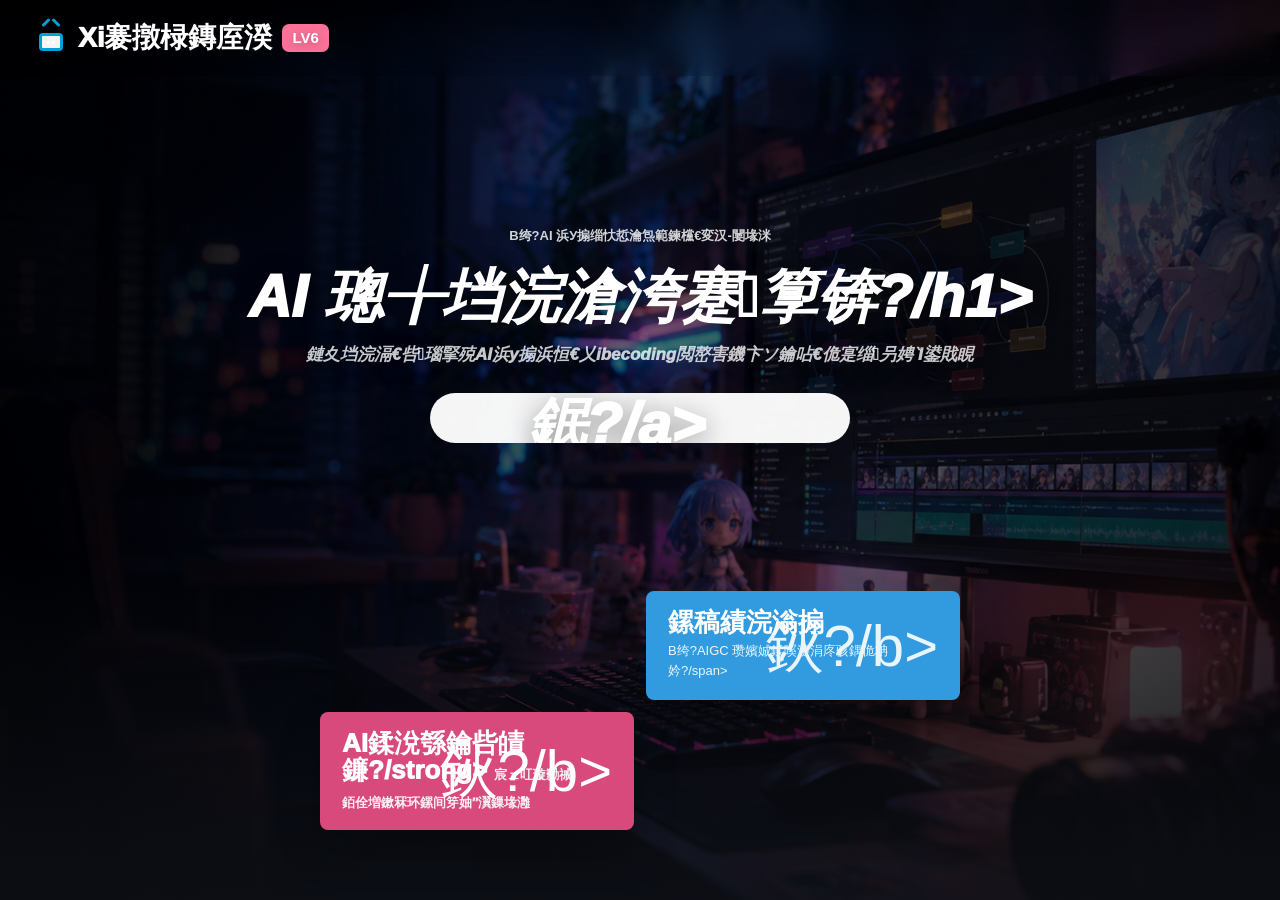
==== index.html @ 8aa00d42 "Deploy portfolio site to GitHub Pages" ====
﻿<!doctype html>
<html lang="zh-CN">
<head>
  <meta charset="utf-8">
  <meta name="viewport" content="width=device-width, initial-scale=1">
  <title>AI 浜у搧缁忕悊浣滃搧闆?| Xi褰撴椂鏄庢湀</title>
  <link rel="stylesheet" href="assets/styles.css">
</head>
<body class="home-page">
  <header class="site-header">
    <a class="brand" href="index.html" aria-label="鍥炲埌棣栭〉">
      <span class="brand-mark bili-tv-mini" aria-hidden="true"><span></span></span>
      <span>Xi褰撴椂鏄庢湀</span>
      <span class="brand-level">LV6</span>
    </a>
    <button class="nav-toggle" type="button" aria-expanded="false" aria-controls="site-nav">鈽?/button>
    <nav id="site-nav" class="site-nav">
      <a class="active" href="index.html">棣栭〉</a>
      <a href="projects.html">椤圭洰</a>
      <a href="about.html">鍏充簬鎴?/a>
      <span class="nav-search">鎼滅储瑙嗛銆佸姩鎬?/span>
    </nav>
  </header>

  <main>
    <section class="home-hero">
      <div class="hero-media" aria-hidden="true">
        <img src="assets/hero-creator-bg.png" alt="">
      </div>
      <div class="danmaku-layer" aria-hidden="true">
        <span style="--top: 8%; --delay: 0s; --speed: 17s;">bilibili骞叉澂锛?/span>
        <span style="--top: 12%; --delay: -5s; --speed: 21s;">鏃犻檺杩涙锛?/span>
        <span style="--top: 16%; --delay: -10s; --speed: 19s;">鎺ffer~</span>
        <span style="--top: 20%; --delay: -15s; --speed: 23s;">姹傚綍鐢▇</span>
        <span style="--top: 24%; --delay: -3s; --speed: 20s;">鍏ㄤ綋鐩厜鍚戞垜鐪嬮綈锛佺湅鎴戯紒鐪嬫垜锛侊紒锛?/span>
        <span style="--top: 28%; --delay: -8s; --speed: 25s;">鍓嶆柟楂樿兘锛欰I浜у搧娲炲療宸插姞杞?/span>
        <span style="--top: 32%; --delay: -13s; --speed: 22s;">涓€閿笁杩炰綔鍝侀泦</span>
        <span style="--top: 36%; --delay: -18s; --speed: 26s;">bilibili骞叉澂锛?/span>
        <span style="--top: 40%; --delay: -2s; --speed: 18s;">鏃犻檺杩涙锛?/span>
        <span style="--top: 44%; --delay: -7s; --speed: 24s;">鎺ffer~</span>
        <span style="--top: 48%; --delay: -12s; --speed: 20s;">姹傚綍鐢▇</span>
        <span style="--top: 52%; --delay: -17s; --speed: 27s;">鍏ㄤ綋鐩厜鍚戞垜鐪嬮綈锛佺湅鎴戯紒鐪嬫垜锛侊紒锛?/span>
        <span style="--top: 56%; --delay: -22s; --speed: 23s;">鍓嶆柟楂樿兘锛欰I浜у搧娲炲療宸插姞杞?/span>
        <span style="--top: 60%; --delay: -4s; --speed: 19s;">涓€閿笁杩炰綔鍝侀泦</span>
        <span style="--top: 64%; --delay: -9s; --speed: 28s;">bilibili骞叉澂锛?/span>
        <span style="--top: 68%; --delay: -14s; --speed: 21s;">鏃犻檺杩涙锛?/span>
        <span style="--top: 72%; --delay: -19s; --speed: 25s;">鎺ffer~</span>
        <span style="--top: 76%; --delay: -24s; --speed: 22s;">姹傚綍鐢▇</span>
        <span style="--top: 80%; --delay: -6s; --speed: 29s;">鍏ㄤ綋鐩厜鍚戞垜鐪嬮綈锛佺湅鎴戯紒鐪嬫垜锛侊紒锛?/span>
        <span style="--top: 84%; --delay: -11s; --speed: 24s;">涓€閿笁杩炰綔鍝侀泦</span>
        <span style="--top: 18%; --delay: -26s; --speed: 31s;">bilibili骞叉澂锛?/span>
        <span style="--top: 34%; --delay: -28s; --speed: 30s;">姹傚綍鐢▇</span>
        <span style="--top: 58%; --delay: -30s; --speed: 32s;">鎺ffer~</span>
        <span style="--top: 82%; --delay: -32s; --speed: 33s;">鏃犻檺杩涙锛?/span>
      </div>
      <aside class="creator-panel bili-profile-card" aria-label="B绔欏垱浣滆€呬俊鎭崱">
        <div class="profile-avatar-wrap">
          <img src="https://i0.hdslb.com/bfs/face/666c9650cc53e5d75ecbccb346e332d8e1f030dd.jpg@128w_128h_1c_1s.webp" alt="Xi褰撴椂鏄庢湀 B绔欏ご鍍?>
          <span class="avatar-vip">澶?/span>
        </div>
        <div>
          <div class="profile-name-row">
            <strong>Xi褰撴椂鏄庢湀</strong>
            <span class="level-badge">LV6</span>
            <span class="vip-badge">骞村害澶т細鍛?/span>
          </div>
          <p class="profile-sign">鍘绘嫰鏁戜笘鐣屼簡</p>
          <p class="profile-proof">浠ｈ〃浣?246.9涓囨挱鏀?/ 绱鍏紑瑙嗛鎾斁 255涓?</p>
        </div>
      </aside>
      <div class="hero-copy recruit-copy">
        <p class="eyebrow">B绔?AI 浜у搧缁忕悊瀹炰範鍊欓€変汉-闄堟洣</p>
        <h1>AI 璁╁垱浣滄洿蹇箰锛?/h1>
        <p class="hero-summary">
          鏈夊垱浣滆€呰瑙掔殑AI浜у搧浜恒€乂ibecoding閲嶅害鐖卞ソ鑰呫€佹寔缁叧娉ˋI鍙戝睍
        </p>
        <div class="hero-search" aria-label="浣滃搧闆嗗揩鎹锋悳绱?>
          <span>鎼滅储椤圭洰 / 鏁版嵁鎶ュ憡 / AI宸ュ叿璋冪爺</span>
          <a href="projects.html" aria-label="鏌ョ湅鍏ㄩ儴椤圭洰">鈱?/a>
        </div>
      </div>
      <div class="recruit-entry-panel" aria-label="鏍稿績浣滃搧鍏ュ彛">
        <a class="recruit-entry blue" href="projects.html">
          <strong>鏍稿績浣滃搧</strong>
          <span>B绔?AIGC 瓒嬪娍鍒嗘瀽涓庝骇鍝佹柟妗?/span>
          <b>鈥?/b>
        </a>
        <a class="recruit-entry pink" href="ai-creator-workflow.html">
          <strong>AI鍒涗綔鑰呰皟鐮?/strong>
          <span>宸ュ叿璇勬祴銆佺増鏉冧环鏍间笌妯″瀷鏁堟灉</span>
          <b>鈥?/b>
        </a>
      </div>
    </section>

  </main>

  <script src="assets/main.js"></script>
</body>
</html>
---- assets/styles.css ----
:root {
  --bg: #f6f9fc;
  --surface: #ffffff;
  --surface-soft: #eef7fb;
  --ink: #13243a;
  --muted: #5c6b7a;
  --line: #d7e5ef;
  --blue: #00a1d6;
  --blue-dark: #087fb4;
  --pink: #fb7299;
  --green: #22b07d;
  --shadow: 0 18px 45px rgba(24, 70, 98, 0.12);
  --radius: 8px;
}

* {
  box-sizing: border-box;
}

body {
  margin: 0;
  color: var(--ink);
  background: var(--bg);
  font-family: -apple-system, BlinkMacSystemFont, "Segoe UI", "Microsoft YaHei", sans-serif;
  line-height: 1.6;
}

img {
  display: block;
  max-width: 100%;
}

a {
  color: inherit;
  text-decoration: none;
}


.site-header {
  position: sticky;
  top: 0;
  z-index: 10;
  display: flex;
  align-items: center;
  justify-content: space-between;
  min-height: 76px;
  padding: 0 42px;
  background: rgba(255, 255, 255, 0.96);
  border-bottom: 1px solid rgba(215, 229, 239, 0.92);
  backdrop-filter: blur(14px);
  box-shadow: 0 8px 28px rgba(19, 36, 58, 0.05);
}

.brand {
  display: inline-flex;
  align-items: center;
  gap: 12px;
  font-weight: 900;
  color: #0b1533;
  font-size: 26px;
}

.brand-level {
  display: inline-flex;
  align-items: center;
  justify-content: center;
  height: 23px;
  padding: 0 8px;
  border-radius: 6px;
  color: #fff;
  background: var(--pink);
  font-size: 14px;
  font-weight: 900;
}

.brand-mark {
  display: grid;
  place-items: center;
  width: 40px;
  height: 40px;
}

.bili-tv-mini {
  position: relative;
  border-radius: 0;
  background: transparent;
  box-shadow: none;
}

.bili-tv-mini::before,
.bili-tv-mini::after {
  content: "";
  position: absolute;
  top: 2px;
  width: 12px;
  height: 4px;
  border-radius: 999px;
  background: var(--blue);
}

.bili-tv-mini::before {
  left: 8px;
  transform: rotate(-45deg);
}

.bili-tv-mini::after {
  right: 8px;
  transform: rotate(45deg);
}

.bili-tv-mini span {
  width: 34px;
  height: 27px;
  margin-top: 7px;
  border: 4px solid var(--blue);
  border-radius: 8px;
  position: relative;
  background: #f9fdff;
}

.bili-tv-mini span::before,
.bili-tv-mini span::after {
  content: "";
  position: absolute;
  top: 8px;
  width: 4px;
  height: 4px;
  border-radius: 50%;
  background: var(--blue);
}

.bili-tv-mini span::before { left: 7px; }
.bili-tv-mini span::after { right: 7px; }

.site-nav {
  display: flex;
  align-items: center;
  gap: 20px;
}

.site-nav a {
  position: relative;
  padding: 10px 8px;
  border-radius: 8px;
  color: #17233c;
  font-size: 16px;
  font-weight: 900;
}

.site-nav a:hover,
.site-nav a.active {
  color: var(--blue);
  background: transparent;
}

.site-nav a.active::after {
  content: "";
  position: absolute;
  left: 8px;
  right: 8px;
  bottom: -9px;
  height: 4px;
  border-radius: 999px;
  background: var(--blue);
}

.nav-search {
  display: inline-flex;
  align-items: center;
  min-width: 168px;
  height: 40px;
  padding: 0 42px 0 18px;
  border: 1px solid #dbe7f2;
  border-radius: 999px;
  color: #a0afc1;
  background: #fff;
  font-size: 13px;
  font-weight: 800;
  position: relative;
}

.nav-search::after {
  content: "";
  position: absolute;
  right: 17px;
  width: 13px;
  height: 13px;
  border: 2px solid #aab7c7;
  border-radius: 50%;
}

.nav-search::before {
  content: "";
  position: absolute;
  right: 13px;
  width: 8px;
  height: 2px;
  background: #aab7c7;
  transform: rotate(45deg) translate(9px, 5px);
  border-radius: 999px;
}

.nav-toggle {
  display: none;
  border: 1px solid var(--line);
  border-radius: 8px;
  background: #fff;
  color: var(--ink);
  width: 40px;
  height: 40px;
  font-size: 20px;
}

.home-hero {
  position: relative;
  min-height: calc(100vh - 76px);
  display: grid;
  align-items: end;
  padding: 72px 56px 172px;
  overflow: hidden;
  background:
    radial-gradient(circle at 4% 13%, rgba(0, 161, 214, 0.18), transparent 17%),
    radial-gradient(circle at 88% 8%, rgba(251, 114, 153, 0.2), transparent 18%),
    linear-gradient(135deg, #eef9ff 0%, #f7fbff 42%, #fff1f7 100%);
}

.home-hero::before {
  content: "";
  position: absolute;
  inset: auto -8% -85px -8%;
  height: 190px;
  background: linear-gradient(135deg, rgba(0, 161, 214, 0.62), rgba(251, 114, 153, 0.62));
  border-radius: 55% 45% 0 0 / 68% 78% 0 0;
  opacity: 0.78;
}

.home-hero::after {
  content: "";
  position: absolute;
  inset: auto -12% -145px 18%;
  height: 200px;
  background: rgba(255, 255, 255, 0.7);
  border-radius: 50% 50% 0 0 / 70% 75% 0 0;
}

.hero-media {
  position: absolute;
  inset: 0;
}

.hero-media::after {
  content: "";
  position: absolute;
  inset: 0;
  background:
    linear-gradient(90deg, rgba(241, 250, 255, 0.98) 0%, rgba(241, 250, 255, 0.88) 35%, rgba(246, 244, 255, 0.55) 58%, rgba(255, 239, 247, 0.88) 100%),
    radial-gradient(circle at 82% 20%, rgba(251, 114, 153, 0.28), transparent 24%),
    radial-gradient(circle at 20% 72%, rgba(0, 161, 214, 0.24), transparent 28%);
}

.hero-media img {
  position: absolute;
  right: 9%;
  top: 0;
  width: 58%;
  height: 100%;
  object-fit: cover;
  object-position: center;
  opacity: 0.46;
  filter: saturate(0.9) contrast(0.92);
  mix-blend-mode: multiply;
}

.hero-copy {
  position: relative;
  z-index: 2;
  max-width: 760px;
  color: #071533;
}

.eyebrow {
  margin: 0 0 10px;
  color: var(--blue);
  font-size: 13px;
  font-weight: 900;
  letter-spacing: 0;
  text-transform: uppercase;
}

.hero-copy .eyebrow {
  color: var(--blue);
}

h1,
h2,
h3,
p {
  overflow-wrap: anywhere;
}

h1 {
  margin: 0;
  font-size: clamp(46px, 5vw, 76px);
  line-height: 1.08;
  letter-spacing: 0;
}

.accent-pink { color: var(--pink); }
.accent-blue { color: var(--blue); }

h2 {
  margin: 0;
  font-size: clamp(26px, 3vw, 42px);
  line-height: 1.18;
  letter-spacing: 0;
}

h3 {
  margin: 0;
  font-size: 20px;
  line-height: 1.3;
  letter-spacing: 0;
}

.hero-summary {
  max-width: 690px;
  margin: 24px 0 0;
  color: #3b4b63;
  font-size: 17px;
}

.hero-actions,
.button-row,
.card-actions {
  display: flex;
  flex-wrap: wrap;
  gap: 14px;
}

.hero-actions {
  margin-top: 28px;
}

.button {
  display: inline-flex;
  align-items: center;
  justify-content: center;
  gap: 9px;
  min-height: 50px;
  padding: 12px 24px;
  border-radius: 10px;
  border: 1px solid var(--line);
  font-weight: 900;
  font-size: 15px;
}

.button-icon {
  display: inline-grid;
  place-items: center;
  width: 23px;
  height: 23px;
  border-radius: 7px;
  background: rgba(255, 255, 255, 0.18);
}

.button.primary {
  color: #fff;
  border-color: var(--blue);
  background: var(--blue);
  box-shadow: 0 12px 28px rgba(0, 161, 214, 0.28);
}

.button.primary:hover {
  background: var(--blue-dark);
}

.button.ghost {
  color: #24344c;
  background: rgba(255, 255, 255, 0.94);
  box-shadow: 0 10px 24px rgba(31, 70, 100, 0.12);
}

.home-hero .button.ghost {
  color: #24344c;
  border-color: #dbe7f2;
  background: rgba(255, 255, 255, 0.94);
}

.danmaku-layer {
  position: absolute;
  inset: 76px 0 0;
  z-index: 1;
  pointer-events: none;
  overflow: hidden;
}



.danmaku-layer span {
  position: absolute;
  top: var(--top);
  left: 100%;
  white-space: nowrap;
  padding: 12px 20px;
  border-radius: 999px;
  color: rgba(236, 241, 247, 0.86);
  background: rgba(226, 234, 242, 0.13);
  border: 1px solid rgba(226, 234, 242, 0.34);
  box-shadow: 0 10px 22px rgba(0, 0, 0, 0.14), 0 0 0 1px rgba(255, 255, 255, 0.12) inset;
  backdrop-filter: blur(10px);
  animation: danmaku-fly var(--speed) linear infinite;
  animation-delay: var(--delay);
  font-size: 15px;
  font-weight: 900;
}

.danmaku-layer span:nth-child(3n + 1) {
  color: #008fca;
  background: rgba(232, 248, 255, 0.28);
  border-color: rgba(0, 161, 214, 0.34);
}

.danmaku-layer span:nth-child(3n + 2) {
  color: #df4d7c;
  background: rgba(255, 239, 246, 0.30);
  border-color: rgba(251, 114, 153, 0.36);
}

@keyframes danmaku-fly {
  from { transform: translateX(0); }
  to { transform: translateX(-135vw); }
}

.creator-panel {
  position: absolute;
  right: 44px;
  bottom: 126px;
  z-index: 3;
  display: grid;
  grid-template-columns: 92px minmax(0, 1fr);
  gap: 20px;
  align-items: center;
  width: min(450px, calc(100% - 88px));
  padding: 22px 24px;
  border-radius: 16px;
  border: 1px solid #dfeaf4;
  background: rgba(255, 255, 255, 0.96);
  color: #0b1533;
  backdrop-filter: blur(18px);
  box-shadow: 0 18px 48px rgba(31, 76, 120, 0.16);
}

.profile-avatar-wrap {
  position: relative;
  width: 92px;
  height: 92px;
  border-radius: 50%;
}

.profile-avatar-wrap::before {
  content: "";
  position: absolute;
  inset: -6px;
  border-radius: 50%;
  border: 4px solid rgba(251, 114, 153, 0.24);
}

.profile-avatar-wrap img {
  display: block;
  width: 100%;
  height: 100%;
  border-radius: 50%;
  object-fit: cover;
}

.creator-panel img {
  width: 92px;
  height: 92px;
  border-radius: 50%;
  border: 4px solid #fff;
  object-fit: cover;
  box-shadow: 0 10px 22px rgba(40, 80, 120, 0.16);
}

.creator-panel strong {
  display: block;
  color: #0b1533;
  font-size: 26px;
  line-height: 1.1;
}

.creator-panel p {
  margin: 7px 0 0;
  color: #2f4058;
  font-size: 15px;
}

.profile-name-row {
  display: flex;
  flex-wrap: wrap;
  align-items: center;
  gap: 8px;
}

.level-badge,
.vip-badge,
.avatar-vip {
  display: inline-flex;
  align-items: center;
  justify-content: center;
  color: #fff;
  font-weight: 900;
}

.level-badge {
  min-width: 38px;
  height: 22px;
  padding: 0 7px;
  border-radius: 6px;
  background: #fb7299;
  font-size: 13px;
  line-height: 1;
}

.vip-badge {
  height: 24px;
  padding: 0 12px;
  border-radius: 999px;
  background: linear-gradient(90deg, #fb7299, #ff8fab);
  font-size: 12px;
}

.avatar-vip {
  position: absolute;
  right: -1px;
  bottom: -1px;
  width: 27px;
  height: 27px;
  border-radius: 50%;
  border: 3px solid #fff;
  background: #fb7299;
  font-size: 14px;
}

.profile-sign {
  font-weight: 900;
}

.profile-proof {
  color: #6b7b91 !important;
  font-size: 12px !important;
}

.metric-strip {
  display: grid;
  grid-template-columns: repeat(4, 1fr);
  gap: 0;
  max-width: 1080px;
  margin: -132px 0 0 56px;
  padding: 0;
  position: relative;
  z-index: 4;
  border-radius: 14px;
  overflow: hidden;
  background: #fff;
  box-shadow: 0 18px 44px rgba(31, 76, 120, 0.14);
}

.metric-strip article {
  display: grid;
  grid-template-columns: 54px 1fr;
  grid-template-rows: auto auto;
  column-gap: 16px;
  align-items: center;
  padding: 24px 28px;
  background: #fff;
  border-right: 1px solid #e6eef6;
}

.metric-strip article:first-child,
.metric-strip article:last-child {
  border-radius: 0;
}

.metric-strip article:last-child {
  border-right: 0;
}

.metric-icon {
  grid-row: 1 / 3;
  display: grid;
  place-items: center;
  width: 54px;
  height: 54px;
  border-radius: 14px;
  color: var(--blue);
  background: #e8f8ff;
  font-size: 20px;
  font-weight: 900;
}

.metric-icon.fans,
.metric-icon.like {
  color: var(--pink);
  background: #fff0f6;
}

.metric-strip strong {
  display: block;
  color: var(--blue);
  font-size: 34px;
  line-height: 1;
}

.metric-strip span:not(.metric-icon) {
  display: block;
  margin-top: 8px;
  color: var(--muted);
  font-weight: 800;
}

.section {
  max-width: 1180px;
  margin: 0 auto;
  padding: 86px 20px;
}

.section-heading {
  max-width: 740px;
  margin-bottom: 28px;
}

.section-heading p:not(.eyebrow) {
  color: var(--muted);
  font-size: 17px;
}

.project-grid {
  display: grid;
  grid-template-columns: 1.25fr 1fr 1fr;
  gap: 18px;
}

.project-card,
.list-card,
.profile-card,
.resume-block,
.case-grid article,
.chart-gallery figure {
  border: 1px solid var(--line);
  border-radius: var(--radius);
  background: var(--surface);
  box-shadow: 0 10px 30px rgba(15, 49, 74, 0.07);
}

.project-card {
  overflow: hidden;
}

.project-card img,
.project-card .placeholder-visual {
  width: 100%;
  aspect-ratio: 16 / 10;
  object-fit: cover;
  background: #dff4fb;
}

.placeholder-visual {
  display: grid;
  place-items: center;
  color: var(--blue-dark);
  font-size: 36px;
  font-weight: 900;
}

.card-body {
  padding: 22px;
}

.card-body p,
.list-card p,
.case-grid p,
.resume-block p,
.profile-card p {
  color: var(--muted);
}

.status {
  display: inline-flex;
  margin-bottom: 12px;
  padding: 4px 9px;
  border-radius: 999px;
  font-size: 12px;
  font-weight: 900;
}

.status.done {
  color: #00749b;
  background: #def5fd;
}

.status.draft {
  color: #b94b6d;
  background: #ffe6ef;
}

.status.planned {
  color: #617081;
  background: #eef2f6;
}

.card-actions {
  margin-top: 18px;
}

.card-actions a {
  color: var(--blue-dark);
  font-weight: 900;
}

.muted {
  color: var(--muted);
}

.soft-band {
  max-width: none;
  padding-left: calc((100% - 1180px) / 2 + 20px);
  padding-right: calc((100% - 1180px) / 2 + 20px);
  background: var(--surface-soft);
}

.ability-grid,
.case-grid,
.chart-gallery {
  display: grid;
  grid-template-columns: repeat(3, 1fr);
  gap: 18px;
}

.ability-grid article {
  min-height: 170px;
  padding: 24px;
  border-radius: var(--radius);
  background: #fff;
  border: 1px solid var(--line);
}

.ability-grid p {
  color: var(--muted);
}

.quick-links,
.deliverables {
  display: grid;
  grid-template-columns: 0.9fr 1.1fr;
  gap: 28px;
  align-items: center;
}

.link-panel {
  display: grid;
  grid-template-columns: repeat(2, 1fr);
  gap: 12px;
}

.link-panel a {
  padding: 18px;
  border: 1px solid var(--line);
  border-radius: 8px;
  background: #fff;
  color: var(--blue-dark);
  font-weight: 900;
}

.site-footer {
  display: flex;
  justify-content: space-between;
  gap: 24px;
  padding: 36px 32px;
  color: var(--muted);
  border-top: 1px solid var(--line);
  background: #fff;
}

.site-footer strong {
  color: var(--ink);
}

.site-footer p {
  margin: 6px 0 0;
}

.site-footer a {
  color: var(--blue-dark);
  font-weight: 900;
}

.page-hero,
.case-hero {
  max-width: 1180px;
  margin: 0 auto;
  padding: 78px 20px 42px;
}

.page-hero.compact {
  max-width: 920px;
  margin-left: calc((100% - 1180px) / 2);
}

.page-hero p:not(.eyebrow) {
  max-width: 720px;
  color: var(--muted);
  font-size: 18px;
}

.project-list {
  display: grid;
  gap: 22px;
}

.list-card {
  display: grid;
  grid-template-columns: 340px 1fr;
  gap: 28px;
  padding: 22px;
  align-items: center;
}

.list-card img,
.list-card .placeholder-visual {
  width: 100%;
  aspect-ratio: 16 / 10;
  border-radius: 8px;
  object-fit: cover;
  background: #dff4fb;
}

.mini-stats {
  display: grid;
  grid-template-columns: repeat(3, 1fr);
  gap: 10px;
  margin: 20px 0;
}

.mini-stats div {
  padding: 12px;
  border-radius: 8px;
  background: #f4f8fb;
}

.mini-stats dt {
  color: var(--muted);
  font-size: 12px;
  font-weight: 800;
}

.mini-stats dd {
  margin: 4px 0 0;
  color: var(--ink);
  font-weight: 900;
}

.case-hero {
  display: grid;
  grid-template-columns: 1.05fr 0.95fr;
  gap: 34px;
  align-items: center;
}

.case-hero p {
  color: var(--muted);
  font-size: 18px;
}

.case-hero img {
  border-radius: 8px;
  border: 1px solid var(--line);
  background: #fff;
  box-shadow: var(--shadow);
}

.case-grid article {
  padding: 24px;
}

.case-number {
  display: inline-block;
  color: var(--pink);
  font-size: 28px;
  font-weight: 900;
  margin-bottom: 12px;
}

.chart-gallery figure {
  overflow: hidden;
  margin: 0;
}

.chart-gallery img {
  width: 100%;
  aspect-ratio: 16 / 10;
  object-fit: cover;
}

.chart-gallery figcaption {
  padding: 14px 16px;
  color: var(--muted);
  font-weight: 800;
}

.profile-layout {
  display: grid;
  grid-template-columns: 320px 1fr;
  gap: 24px;
  align-items: start;
}

.profile-card {
  position: sticky;
  top: 92px;
  padding: 28px;
}

.avatar-ring {
  display: grid;
  place-items: center;
  width: 88px;
  height: 88px;
  margin-bottom: 18px;
  border-radius: 50%;
  color: #fff;
  background: linear-gradient(135deg, var(--blue), var(--pink));
  font-size: 42px;
  font-weight: 900;
}

.profile-content {
  display: grid;
  gap: 18px;
}

.resume-block {
  padding: 28px;
}

.clean-list {
  margin: 18px 0 0;
  padding-left: 20px;
  color: var(--muted);
}

.clean-list li + li {
  margin-top: 10px;
}

.fit-list {
  display: grid;
  gap: 12px;
}

.fit-list div {
  display: grid;
  grid-template-columns: 160px 1fr;
  gap: 16px;
  padding: 14px;
  border-radius: 8px;
  background: #f4f8fb;
}

.fit-list strong {
  color: var(--blue-dark);
}

.fit-list span {
  color: var(--muted);
}

.editable {
  border-style: dashed;
}

.research-hero {
  align-items: stretch;
}

.research-summary {
  display: grid;
  grid-template-columns: repeat(2, 1fr);
  gap: 14px;
}

.research-summary article {
  display: flex;
  flex-direction: column;
  justify-content: center;
  min-height: 132px;
  padding: 22px;
  border-radius: 8px;
  border: 1px solid var(--line);
  background: #fff;
  box-shadow: var(--shadow);
}

.research-summary strong {
  color: var(--blue);
  font-size: 38px;
  line-height: 1;
}

.research-summary span {
  margin-top: 10px;
  color: var(--muted);
  font-weight: 800;
}

.workflow-steps {
  display: grid;
  grid-template-columns: repeat(6, 1fr);
  gap: 12px;
}

.workflow-steps article,
.signal-grid article,
.task-grid article,
.evidence-grid article,
.opportunity-list article {
  border: 1px solid var(--line);
  border-radius: 8px;
  background: #fff;
  box-shadow: 0 10px 30px rgba(15, 49, 74, 0.07);
}

.workflow-steps article {
  min-height: 230px;
  padding: 18px;
}

.workflow-steps span {
  display: inline-flex;
  color: var(--pink);
  font-size: 24px;
  font-weight: 900;
  margin-bottom: 16px;
}

.workflow-steps p,
.signal-grid p,
.task-grid p,
.evidence-grid li,
.opportunity-list p,
.source-list {
  color: var(--muted);
}

.signal-grid,
.task-grid,
.evidence-grid,
.opportunity-list {
  display: grid;
  grid-template-columns: repeat(4, 1fr);
  gap: 18px;
}

.signal-grid article,
.task-grid article,
.evidence-grid article,
.opportunity-list article {
  padding: 22px;
}

.signal-grid a,
.source-list a {
  color: var(--blue-dark);
  font-weight: 900;
}

.wide {
  max-width: 900px;
}

.table-wrap {
  overflow-x: auto;
  border: 1px solid var(--line);
  border-radius: 8px;
  background: #fff;
  box-shadow: 0 10px 30px rgba(15, 49, 74, 0.07);
}

.review-table {
  width: 100%;
  min-width: 1160px;
  border-collapse: collapse;
}

.review-table th,
.review-table td {
  padding: 15px 14px;
  border-bottom: 1px solid var(--line);
  text-align: left;
  vertical-align: top;
  font-size: 14px;
}

.review-table th {
  color: var(--blue-dark);
  background: #f1f9fd;
  font-size: 13px;
  font-weight: 900;
}

.review-table td strong {
  display: block;
  color: var(--ink);
  font-size: 15px;
}

.review-table td span {
  display: block;
  color: var(--muted);
  font-size: 12px;
  font-weight: 800;
  margin-top: 4px;
}

.review-table tr:last-child td {
  border-bottom: 0;
}

.task-grid {
  grid-template-columns: repeat(4, 1fr);
}

.task-grid span {
  display: block;
  margin-top: 12px;
  color: var(--blue-dark);
  font-size: 13px;
  font-weight: 900;
}

.evidence-grid {
  grid-template-columns: repeat(3, 1fr);
}

.evidence-grid ol,
.source-list {
  margin: 16px 0 0;
  padding-left: 20px;
}

.evidence-grid li + li,
.source-list li + li {
  margin-top: 9px;
}

.product-opportunity {
  display: grid;
  grid-template-columns: 0.8fr 1.2fr;
  gap: 28px;
  align-items: start;
}

.opportunity-list {
  grid-template-columns: repeat(2, 1fr);
}

.opportunity-list strong {
  display: block;
  color: var(--blue-dark);
  font-size: 18px;
}

.sources-section {
  padding-top: 40px;
}

/* Homepage variant inspired by Bilibili recruitment page layout. */
.home-page .site-header {
  position: absolute;
  left: 0;
  right: 0;
  top: 0;
  color: #fff;
  background: linear-gradient(180deg, rgba(0, 0, 0, 0.42), rgba(0, 0, 0, 0));
  border-bottom: 0;
  box-shadow: none;
}

.home-page .brand,
.home-page .site-nav a {
  color: #fff;
}

.home-page .site-nav a.active,
.home-page .site-nav a:hover {
  color: #fff;
}

.home-page .site-nav a.active::after {
  background: #fff;
}

.home-page .nav-search {
  color: rgba(255, 255, 255, 0.72);
  border-color: rgba(255, 255, 255, 0.32);
  background: rgba(255, 255, 255, 0.12);
  backdrop-filter: blur(10px);
}

.home-page .nav-search::before {
  background: rgba(255, 255, 255, 0.76);
}

.home-page .nav-search::after {
  border-color: rgba(255, 255, 255, 0.76);
}

.home-page .bili-tv-mini span {
  background: rgba(255, 255, 255, 0.92);
}

.home-page .home-hero {
  min-height: 100vh;
  place-items: center;
  padding: 100px 56px 188px;
  background: #10131a;
}

.home-page .home-hero::before {
  display: none;
}

.home-page .home-hero::after {
  content: "";
  position: absolute;
  inset: auto 0 0;
  height: 38%;
  background: linear-gradient(180deg, rgba(16, 19, 26, 0), rgba(16, 19, 26, 0.72));
  border-radius: 0;
}

.home-page .hero-media::after {
  background:
    radial-gradient(circle at 50% 48%, rgba(0, 0, 0, 0.08), rgba(0, 0, 0, 0.34) 46%, rgba(0, 0, 0, 0.68) 100%),
    linear-gradient(180deg, rgba(0, 0, 0, 0.42), rgba(0, 0, 0, 0.48));
}

.home-page .hero-media img {
  inset: 0;
  right: auto;
  top: auto;
  width: 100%;
  height: 100%;
  opacity: 1;
  object-fit: cover;
  object-position: center;
  filter: saturate(0.92) contrast(1.02);
  mix-blend-mode: normal;
}

.home-page .hero-copy {
  justify-self: center;
  align-self: center;
  max-width: 900px;
  margin-top: 36px;
  text-align: center;
  color: #fff;
}

.home-page .hero-copy .eyebrow {
  color: rgba(255, 255, 255, 0.82);
  margin-bottom: 18px;
}

.home-page .hero-copy h1 {
  color: #fff;
  font-size: clamp(42px, 4.6vw, 72px);
  font-style: italic;
  font-weight: 1000;
  text-shadow: 0 6px 28px rgba(0, 0, 0, 0.42);
}

.home-page .hero-summary {
  max-width: 780px;
  margin: 18px auto 0;
  color: rgba(255, 255, 255, 0.78);
}

.hero-search {
  display: grid;
  grid-template-columns: 1fr 48px;
  align-items: center;
  width: min(420px, 86vw);
  height: 50px;
  margin: 28px auto 0;
  border-radius: 999px;
  background: rgba(255, 255, 255, 0.96);
  box-shadow: 0 18px 48px rgba(0, 0, 0, 0.28);
  overflow: hidden;
}

.hero-search span {
  padding-left: 22px;
  color: #9aa8b8;
  font-size: 14px;
  font-weight: 800;
  text-align: left;
}

.hero-search a {
  display: grid;
  place-items: center;
  width: 48px;
  height: 48px;
  margin-right: 1px;
  border-radius: 50%;
  color: #fff;
  background: var(--pink);
  font-size: 25px;
  font-weight: 900;
}

.recruit-entry-panel {
  position: absolute;
  left: 50%;
  bottom: 70px;
  z-index: 4;
  display: grid;
  grid-template-columns: repeat(2, minmax(260px, 360px));
  gap: 12px;
  transform: translateX(-50%);
}

.recruit-entry {
  position: relative;
  display: grid;
  gap: 4px;
  min-height: 82px;
  padding: 18px 58px 18px 22px;
  border-radius: 8px;
  color: #fff;
  box-shadow: 0 18px 42px rgba(0, 0, 0, 0.28);
}

.recruit-entry.blue {
  background: #329be0;
}

.recruit-entry.pink {
  background: #d94a7c;
}

.recruit-entry strong {
  font-size: 26px;
  line-height: 1.05;
  font-weight: 1000;
}

.recruit-entry span {
  font-size: 13px;
  opacity: 0.9;
}

.recruit-entry b {
  position: absolute;
  right: 22px;
  top: 50%;
  transform: translateY(-50%);
  font-size: 58px;
  line-height: 1;
  font-weight: 300;
}

.home-page .creator-panel {
  display: none;
}

.home-page .metric-strip {
  max-width: 1080px;
  margin: 42px auto 0;
}



.bili-tv-mini {
  position: relative;
  border-radius: 0;
  background: transparent;
  box-shadow: none;
}

.bili-tv-mini::before,
.bili-tv-mini::after {
  content: "";
  position: absolute;
  top: 5px;
  width: 8px;
  height: 2px;
  border-radius: 999px;
  background: var(--blue);
}

.bili-tv-mini::before {
  left: 9px;
  transform: rotate(-45deg);
}

.bili-tv-mini::after {
  right: 9px;
  transform: rotate(45deg);
}

.bili-tv-mini span {
  width: 23px;
  height: 17px;
  margin-top: 9px;
  border: 3px solid var(--blue);
  border-radius: 4px;
  position: relative;
}

.bili-tv-mini span::before,
.bili-tv-mini span::after {
  content: "";
  position: absolute;
  top: 3px;
  width: 2px;
  height: 2px;
  border-radius: 50%;
  background: #fff;
}

.bili-tv-mini span::before { left: 3px; }
.bili-tv-mini span::after { right: 3px; }

.danmaku-layer {
  position: absolute;
  inset: 68px 0 0;
  z-index: 1;
  pointer-events: none;
  overflow: hidden;
}

.danmaku-layer span {
  position: absolute;
  top: var(--top);
  left: 100%;
  white-space: nowrap;
  padding: 7px 14px;
  border-radius: 999px;
  color: rgba(255, 255, 255, 0.92);
  background: rgba(255, 255, 255, 0.13);
  border: 1px solid rgba(255, 255, 255, 0.2);
  backdrop-filter: blur(8px);
  animation: danmaku-fly var(--speed) linear infinite;
  animation-delay: var(--delay);
  font-size: 14px;
  font-weight: 800;
}

@keyframes danmaku-fly {
  from { transform: translateX(0); }
  to { transform: translateX(-135vw); }
}

.creator-panel {
  position: absolute;
  right: 28px;
  bottom: 72px;
  z-index: 2;
  display: grid;
  grid-template-columns: 76px minmax(0, 1fr);
  gap: 16px;
  align-items: center;
  width: min(430px, calc(100% - 56px));
  padding: 18px;
  border-radius: 8px;
  border: 1px solid rgba(255, 255, 255, 0.24);
  background:
    linear-gradient(120deg, rgba(31, 76, 101, 0.78), rgba(13, 39, 61, 0.64)),
    rgba(255, 255, 255, 0.12);
  color: #fff;
  backdrop-filter: blur(18px);
  box-shadow: 0 18px 46px rgba(0, 0, 0, 0.26);
}

.profile-avatar-wrap {
  position: relative;
  width: 76px;
  height: 76px;
}

.creator-panel img {
  width: 76px;
  height: 76px;
  border-radius: 50%;
  border: 3px solid rgba(255, 255, 255, 0.86);
  object-fit: cover;
}

.creator-panel strong {
  display: block;
  font-size: 24px;
  line-height: 1.1;
  text-shadow: 0 2px 8px rgba(0, 0, 0, 0.22);
}

.creator-panel p {
  margin: 6px 0 0;
  color: rgba(255, 255, 255, 0.9);
  font-size: 14px;
}

.profile-name-row {
  display: flex;
  flex-wrap: wrap;
  align-items: center;
  gap: 8px;
}

.level-badge,
.vip-badge,
.avatar-vip {
  display: inline-flex;
  align-items: center;
  justify-content: center;
  color: #fff;
  font-weight: 900;
}

.level-badge {
  min-width: 34px;
  height: 18px;
  padding: 0 6px;
  border-radius: 4px;
  background: #fb7299;
  font-size: 12px;
  line-height: 1;
}

.vip-badge {
  height: 22px;
  padding: 0 10px;
  border-radius: 999px;
  background: linear-gradient(90deg, #fb7299, #ff8fab);
  font-size: 12px;
}

.avatar-vip {
  position: absolute;
  right: -2px;
  bottom: -2px;
  width: 22px;
  height: 22px;
  border-radius: 50%;
  border: 2px solid #fff;
  background: #fb7299;
  font-size: 12px;
}

.profile-sign {
  font-weight: 800;
}

.profile-proof {
  color: rgba(255, 255, 255, 0.72) !important;
  font-size: 12px !important;
}

.bili-showcase {
  padding-top: 96px;
}

.video-strip {
  display: grid;
  grid-template-columns: 1.35fr 1fr 1fr;
  gap: 18px;
}

.bili-video-card {
  position: relative;
  display: grid;
  overflow: hidden;
  min-height: 310px;
  border-radius: 8px;
  border: 1px solid var(--line);
  background: #07192b;
  box-shadow: var(--shadow);
  transition: transform 180ms ease, box-shadow 180ms ease;
}

.bili-video-card:hover,
.project-card:hover,
.list-card:hover,
.link-panel a:hover {
  transform: translateY(-4px);
  box-shadow: 0 22px 54px rgba(24, 70, 98, 0.16);
}

.bili-video-card img {
  position: absolute;
  inset: 0;
  width: 100%;
  height: 100%;
  object-fit: cover;
  opacity: 0.9;
  transition: transform 420ms ease;
}

.bili-video-card:hover img {
  transform: scale(1.045);
}

.bili-video-card::after {
  content: "";
  position: absolute;
  inset: 0;
  background: linear-gradient(180deg, rgba(7, 25, 43, 0.05) 20%, rgba(7, 25, 43, 0.84) 100%);
}

.bili-video-card div,
.play-chip {
  position: relative;
  z-index: 1;
}

.bili-video-card div {
  align-self: end;
  padding: 18px;
  color: #fff;
}

.bili-video-card strong {
  display: block;
  font-size: 19px;
  line-height: 1.25;
}

.bili-video-card p {
  margin: 6px 0 0;
  color: rgba(255, 255, 255, 0.78);
  font-size: 13px;
}

.play-chip {
  justify-self: start;
  margin: 14px;
  padding: 6px 10px;
  border-radius: 999px;
  color: #fff;
  background: rgba(0, 161, 214, 0.88);
  font-size: 13px;
  font-weight: 900;
  backdrop-filter: blur(8px);
}

.project-card,
.list-card,
.link-panel a {
  transition: transform 180ms ease, box-shadow 180ms ease, border-color 180ms ease;
}

.project-card:hover,
.list-card:hover,
.link-panel a:hover {
  border-color: rgba(0, 161, 214, 0.45);
}


@media (min-width: 901px) and (max-height: 820px) {
  .home-hero {
    min-height: calc(100vh - 76px);
    padding-bottom: 164px;
  }

  .hero-copy {
    max-width: 720px;
  }

  h1 {
    font-size: clamp(34px, 4.8vw, 58px);
  }

  .hero-summary {
    max-width: 650px;
    margin-top: 16px;
  }

  .hero-actions {
    margin-top: 22px;
  }

  .metric-strip {
    margin-top: -126px;
  }
}

@media (max-width: 900px) {
  .site-header {
    padding: 0 18px;
  }

  .nav-toggle {
    display: inline-grid;
    place-items: center;
  }

  .site-nav {
    position: absolute;
    top: 68px;
    left: 0;
    right: 0;
    display: none;
    grid-template-columns: 1fr;
    padding: 12px 18px 18px;
    background: #fff;
    border-bottom: 1px solid var(--line);
  }

  .site-nav.open {
    display: grid;
  }

  .home-hero {
    min-height: 720px;
    padding: 88px 20px 42px;
  }

  .hero-media::after {
    background:
      linear-gradient(90deg, rgba(241, 250, 255, 0.98) 0%, rgba(241, 250, 255, 0.88) 45%, rgba(255, 239, 247, 0.88) 100%),
      radial-gradient(circle at 82% 20%, rgba(251, 114, 153, 0.24), transparent 24%);
  }

  .creator-panel {
    position: relative;
    right: auto;
    bottom: auto;
    width: auto;
    margin-top: 24px;
  }

  .danmaku-layer span {
    font-size: 12px;
  }

  .metric-strip,
  .video-strip,
  .project-grid,
  .ability-grid,
  .workflow-steps,
  .signal-grid,
  .task-grid,
  .evidence-grid,
  .opportunity-list,
  .case-grid,
  .chart-gallery,
  .quick-links,
  .deliverables,
  .case-hero,
  .product-opportunity,
  .profile-layout,
  .list-card {
    grid-template-columns: 1fr;
  }

  .metric-strip {
    margin-top: 0;
  }

  .metric-strip article,
  .metric-strip article:first-child,
  .metric-strip article:last-child {
    border-radius: 8px;
  }

  .page-hero.compact {
    margin-left: auto;
  }

  .profile-card {
    position: static;
  }
}

@media (max-width: 560px) {
  h1 {
    font-size: 36px;
  }

  .home-hero {
    min-height: 680px;
  }

  .hero-summary,
  .page-hero p:not(.eyebrow),
  .case-hero p {
    font-size: 16px;
  }

  .metric-strip {
    grid-template-columns: 1fr;
  }

  .section,
  .soft-band {
    padding-top: 58px;
    padding-bottom: 58px;
  }

  .link-panel,
  .mini-stats,
  .fit-list div {
    grid-template-columns: 1fr;
  }

  .site-footer {
    flex-direction: column;
    padding: 28px 20px;
  }
}


@media (max-width: 560px) {
  .bili-video-card {
    min-height: 240px;
  }

  .creator-panel {
    grid-template-columns: 58px 1fr;
    padding: 12px;
  }

  .profile-avatar-wrap,
  .creator-panel img {
    width: 58px;
    height: 58px;
  }

  .creator-panel strong {
    font-size: 19px;
  }

  .profile-proof {
    display: none;
  }
}

@media (prefers-reduced-motion: reduce) {
  .danmaku-layer span,
  .bili-video-card img,
  .project-card,
  .list-card,
  .link-panel a {
    animation: none;
    transition: none;
  }
}

.home-page .danmaku-layer {
  inset: 76px 0 0;
}

.home-page .danmaku-layer span {
  padding: 12px 20px;
  border-radius: 999px;
  color: rgba(236, 241, 247, 0.86);
  background: rgba(226, 234, 242, 0.13);
  border: 1px solid rgba(226, 234, 242, 0.34);
  box-shadow: 0 10px 22px rgba(0, 0, 0, 0.14), 0 0 0 1px rgba(255, 255, 255, 0.12) inset;
  backdrop-filter: blur(10px);
  font-size: 15px;
  font-weight: 900;
}

.home-page .danmaku-layer span:nth-child(3n + 1) {
  color: #008fca;
  background: rgba(232, 248, 255, 0.13);
  border-color: rgba(0, 161, 214, 0.34);
}

.home-page .danmaku-layer span:nth-child(3n + 2) {
  color: #df4d7c;
  background: rgba(255, 239, 246, 0.13);
  border-color: rgba(251, 114, 153, 0.36);
}



.home-page .brand {
  gap: 10px;
  font-size: 28px;
  font-weight: 1000;
  letter-spacing: 0;
  text-shadow: 0 2px 10px rgba(0, 0, 0, 0.26);
}

.home-page .brand-mark {
  width: 34px;
  height: 34px;
}

.home-page .bili-tv-mini::before,
.home-page .bili-tv-mini::after {
  top: 0;
  width: 10px;
  height: 3px;
}

.home-page .bili-tv-mini::before {
  left: 7px;
}

.home-page .bili-tv-mini::after {
  right: 7px;
}

.home-page .bili-tv-mini span {
  width: 24px;
  height: 18px;
  margin-top: 9px;
  border-width: 3px;
  border-radius: 4px;
  background: rgba(255, 255, 255, 0.96);
}

.home-page .bili-tv-mini span::before,
.home-page .bili-tv-mini span::after {
  top: 5px;
  width: 3px;
  height: 3px;
}

.home-page .bili-tv-mini span::before {
  left: 5px;
}

.home-page .bili-tv-mini span::after {
  right: 5px;
}

.home-page .brand-level {
  height: 28px;
  padding: 0 10px;
  border-radius: 7px;
  font-size: 15px;
  line-height: 1;
  box-shadow: none;
}

.home-page {
  height: 100vh;
  overflow: hidden;
}

.home-page main,
.home-page .home-hero {
  height: 100vh;
  overflow: hidden;
}

/* Bilibili-inspired sub pages. */
.bili-page {
  background:
    linear-gradient(180deg, #f3f8fc 0, #fff 520px),
    #fff;
}

.bili-page .site-header {
  position: absolute;
  left: 0;
  right: 0;
  top: 0;
  color: #fff;
  background: linear-gradient(180deg, rgba(5, 12, 26, 0.62), rgba(5, 12, 26, 0));
  border-bottom: 0;
  box-shadow: none;
}

.bili-page .brand,
.bili-page .site-nav a {
  color: #fff;
}

.bili-page .brand {
  gap: 10px;
  font-size: 28px;
  font-weight: 1000;
  text-shadow: 0 2px 10px rgba(0, 0, 0, 0.26);
}

.bili-page .brand-mark {
  width: 34px;
  height: 34px;
}

.bili-page .bili-tv-mini span {
  width: 24px;
  height: 18px;
  margin-top: 9px;
  border-width: 3px;
  border-radius: 4px;
  background: rgba(255, 255, 255, 0.96);
}

.bili-page .bili-tv-mini::before,
.bili-page .bili-tv-mini::after {
  top: 0;
  width: 10px;
  height: 3px;
}

.bili-page .bili-tv-mini span::before,
.bili-page .bili-tv-mini span::after {
  top: 5px;
  width: 3px;
  height: 3px;
}

.bili-page .bili-tv-mini span::before { left: 5px; }
.bili-page .bili-tv-mini span::after { right: 5px; }

.bili-page .brand-level {
  height: 28px;
  padding: 0 10px;
  border-radius: 7px;
  font-size: 15px;
  line-height: 1;
}

.bili-page .site-nav a.active,
.bili-page .site-nav a:hover {
  color: #fff;
}

.bili-page .site-nav a.active::after {
  background: #fff;
}

.bili-page .nav-search {
  color: rgba(255, 255, 255, 0.72);
  border-color: rgba(255, 255, 255, 0.28);
  background: rgba(255, 255, 255, 0.12);
  backdrop-filter: blur(10px);
}

.bili-page .nav-search::before {
  background: rgba(255, 255, 255, 0.76);
}

.bili-page .nav-search::after {
  border-color: rgba(255, 255, 255, 0.76);
}

.bili-page .hero-media img {
  inset: 0;
  right: auto;
  top: auto;
  width: 100%;
  height: 100%;
  object-fit: cover;
  object-position: center;
  opacity: 1;
  filter: saturate(0.98) contrast(1.02);
  mix-blend-mode: normal;
}

.bili-page .hero-media::after {
  background:
    radial-gradient(circle at 25% 22%, rgba(0, 161, 214, 0.34), transparent 26%),
    radial-gradient(circle at 82% 76%, rgba(251, 114, 153, 0.34), transparent 28%),
    linear-gradient(105deg, rgba(5, 10, 22, 0.88) 0%, rgba(8, 19, 42, 0.76) 44%, rgba(5, 10, 22, 0.58) 100%);
}

.subpage-hero,
.case-landing,
.research-landing,
.space-hero {
  position: relative;
  isolation: isolate;
  overflow: hidden;
  min-height: 560px;
  padding: 138px 56px 110px;
  color: #fff;
  background: #081326;
}

.subpage-hero-inner,
.case-landing-copy,
.research-landing-copy,
.space-profile-card,
.subpage-entry-panel,
.case-hero-card,
.hero-summary-card,
.space-stat-strip {
  position: relative;
  z-index: 2;
}

.subpage-hero-inner {
  max-width: 880px;
  margin: 0 auto;
  text-align: center;
}

.subpage-hero .eyebrow,
.case-landing .eyebrow,
.research-landing .eyebrow,
.space-hero .eyebrow {
  color: rgba(255, 255, 255, 0.78);
}

.subpage-hero h1,
.case-landing h1,
.research-landing h1,
.space-hero h1 {
  color: #fff;
  font-size: clamp(42px, 5vw, 72px);
  font-style: italic;
  font-weight: 1000;
  text-shadow: 0 6px 28px rgba(0, 0, 0, 0.42);
}

.subpage-hero p:not(.eyebrow),
.case-landing p,
.research-landing p,
.space-profile-card p {
  color: rgba(255, 255, 255, 0.8);
  font-size: 18px;
}

.compact-search {
  width: min(520px, 90vw);
}

.subpage-entry-panel {
  display: grid;
  grid-template-columns: repeat(2, minmax(260px, 360px));
  justify-content: center;
  gap: 12px;
  margin-top: 54px;
}

.single-entry-panel {
  grid-template-columns: minmax(360px, 640px);
}

.page-section {
  padding-top: 72px;
}

.recruit-list {
  gap: 18px;
}

.projects-page #project-list {
  max-width: none;
  padding-left: max(36px, calc((100% - 1380px) / 2 + 24px));
  padding-right: max(36px, calc((100% - 1380px) / 2 + 24px));
}

.projects-page #project-list .section-heading {
  max-width: 860px;
}

.projects-page .recruit-list {
  gap: 24px;
}

.projects-page .feature-list-card {
  grid-template-columns: minmax(390px, 0.42fr) minmax(0, 1fr);
  gap: 34px;
  padding: 28px;
}

.projects-page .feature-list-card img {
  min-height: 236px;
}

.projects-page .feature-list-card h2 {
  margin: 0 0 10px;
  font-size: clamp(30px, 2.5vw, 42px);
  line-height: 1.16;
  letter-spacing: 0;
}

.projects-page .feature-list-card p {
  max-width: 760px;
  font-size: 17px;
}

.projects-page .feature-list-card .button-row {
  margin-top: 6px;
}

.feature-list-card {
  position: relative;
  overflow: hidden;
  border: 0;
  box-shadow: 0 18px 46px rgba(19, 36, 58, 0.12);
}

.feature-list-card::before {
  content: "";
  position: absolute;
  inset: 0 auto 0 0;
  width: 9px;
}

.feature-list-card.blue-tint::before { background: var(--blue); }
.feature-list-card.pink-tint::before { background: var(--pink); }
.feature-list-card.creator-tint::before { background: #22b07d; }
.feature-list-card.travel-tint::before { background: #18a889; }
.feature-list-card.neutral-tint::before { background: #72829a; }

.feature-list-card img,
.feature-list-card .placeholder-visual {
  border-radius: 8px;
}

/* Unified canvas for the projects index. */
.projects-page main {
  background:
    radial-gradient(circle at 18% 20%, rgba(0, 161, 214, 0.2), transparent 30%),
    radial-gradient(circle at 82% 18%, rgba(251, 114, 153, 0.18), transparent 28%),
    radial-gradient(circle at 76% 76%, rgba(251, 114, 153, 0.12), transparent 28%),
    linear-gradient(135deg, #071322 0%, #0b2035 44%, #17192d 100%);
}

.projects-page #project-list {
  position: relative;
  z-index: 2;
  margin-top: -66px;
  padding-top: 0;
  padding-bottom: 96px;
  background: transparent;
}

.projects-page #project-list .section-heading .eyebrow {
  color: #38c5f6;
}

.projects-page #project-list .section-heading h2 {
  color: #fff;
}

.projects-page #project-list .section-heading p {
  color: rgba(226, 237, 250, 0.76);
}

.projects-page .feature-list-card {
  border: 1px solid rgba(255, 255, 255, 0.13);
  background: rgba(255, 255, 255, 0.1);
  backdrop-filter: blur(18px);
  box-shadow: 0 24px 60px rgba(0, 0, 0, 0.22);
}

.projects-page .feature-list-card h2 {
  color: #fff;
}

.projects-page .feature-list-card p {
  color: rgba(226, 237, 250, 0.78);
}

.projects-page .feature-list-card img {
  box-shadow: 0 18px 42px rgba(0, 0, 0, 0.2);
}

.projects-page .mini-stats div {
  border: 1px solid rgba(255, 255, 255, 0.1);
  background: rgba(255, 255, 255, 0.08);
}

.projects-page .mini-stats dt {
  color: rgba(226, 237, 250, 0.66);
}

.projects-page .mini-stats dd {
  color: #fff;
}

.projects-page .button.ghost {
  color: #fff;
  border-color: rgba(255, 255, 255, 0.22);
  background: rgba(255, 255, 255, 0.08);
}

.projects-page .site-footer {
  color: rgba(226, 237, 250, 0.72);
  border-top: 1px solid rgba(255, 255, 255, 0.08);
  background:
    radial-gradient(circle at 78% 18%, rgba(251, 114, 153, 0.12), transparent 28%),
    linear-gradient(135deg, #071322 0%, #0b2035 48%, #17192d 100%);
}

.projects-page .site-footer strong,
.projects-page .site-footer a {
  color: #fff;
}

.case-landing,
.research-landing {
  max-width: none;
  margin: 0;
  grid-template-columns: minmax(0, 1.05fr) minmax(360px, 0.95fr);
  gap: 42px;
  align-items: center;
  padding-left: max(56px, calc((100% - 1180px) / 2 + 20px));
  padding-right: max(56px, calc((100% - 1180px) / 2 + 20px));
}

.aigc-landing {
  grid-template-columns: minmax(0, 820px);
  justify-content: center;
  overflow: hidden;
  padding-bottom: 96px;
}

.aigc-landing .case-landing-copy {
  max-width: 820px;
}

.aigc-page main {
  background:
    radial-gradient(circle at 18% 22%, rgba(0, 161, 214, 0.22), transparent 30%),
    radial-gradient(circle at 78% 16%, rgba(251, 114, 153, 0.18), transparent 28%),
    radial-gradient(circle at 76% 72%, rgba(251, 114, 153, 0.16), transparent 28%),
    linear-gradient(135deg, #071322 0%, #0b2035 44%, #17192d 100%);
}

.aigc-landing::after {
  content: "";
  position: absolute;
  left: 0;
  right: 0;
  bottom: 0;
  z-index: 1;
  height: 150px;
  background: linear-gradient(180deg, rgba(7, 19, 34, 0), rgba(7, 19, 34, 0.92) 90%);
  pointer-events: none;
}

.aigc-summary-band {
  position: relative;
  z-index: 2;
  max-width: none;
  margin-top: -58px;
  padding: 0 calc((100% - 1180px) / 2 + 20px) 66px;
  background: transparent;
}

.aigc-summary-band .case-story-grid {
  max-width: 1180px;
  margin: 0 auto;
  gap: 22px;
}

.aigc-summary-band .case-story-grid article {
  min-height: 238px;
  padding: 28px;
  border: 1px solid rgba(255, 255, 255, 0.14);
  background: rgba(255, 255, 255, 0.1);
  backdrop-filter: blur(18px);
  box-shadow: 0 24px 60px rgba(0, 0, 0, 0.2);
}

.aigc-summary-band .case-story-grid h2 {
  color: #fff;
}

.aigc-summary-band .case-story-grid p {
  color: rgba(226, 237, 250, 0.78);
}

.aigc-video-band {
  position: relative;
  max-width: none;
  margin: 0;
  padding: 48px max(32px, calc((100% - 1180px) / 2 + 20px)) 54px;
  color: #f5f8ff;
  background: transparent;
}

.aigc-video-layout {
  display: grid;
  grid-template-columns: minmax(0, 0.78fr) minmax(520px, 1.22fr);
  align-items: center;
  gap: 46px;
  max-width: 1180px;
  margin: 0 auto;
}

.aigc-video-copy {
  display: flex;
  flex-direction: column;
  align-items: flex-start;
  gap: 20px;
}

.aigc-video-copy .eyebrow {
  color: #38c5f6;
}

.aigc-video-copy h2 {
  margin: 0;
  max-width: 470px;
  color: #fff;
  font-size: clamp(34px, 4vw, 56px);
  line-height: 1.08;
  letter-spacing: 0;
}

.aigc-video-copy p:not(.eyebrow) {
  margin: 0;
  color: rgba(226, 237, 250, 0.82);
  font-size: 18px;
  line-height: 1.78;
}

.aigc-video-meta {
  display: flex;
  flex-wrap: wrap;
  gap: 10px;
  padding-top: 8px;
}

.aigc-video-meta span {
  display: inline-flex;
  align-items: center;
  min-height: 34px;
  padding: 0 13px;
  border: 1px solid rgba(56, 197, 246, 0.28);
  border-radius: 999px;
  color: #dff6ff;
  background: rgba(56, 197, 246, 0.08);
  font-size: 13px;
  font-weight: 900;
}

.aigc-video-frame {
  margin: 0;
}

.aigc-video-frame video {
  display: block;
  width: 100%;
  aspect-ratio: 16 / 9;
  border: 1px solid rgba(255, 255, 255, 0.16);
  border-radius: 8px;
  background: #07101d;
  box-shadow: 0 28px 80px rgba(0, 0, 0, 0.34);
}

.aigc-video-frame figcaption {
  margin-top: 14px;
  color: rgba(226, 237, 250, 0.62);
  font-size: 14px;
}

.aigc-page .aigc-extended-card {
  max-width: none;
  width: 100%;
  margin: 0;
  padding: 26px max(32px, calc((100% - 1180px) / 2 + 20px)) 92px;
  border-radius: 0;
  overflow: hidden;
  box-shadow: none;
  background: transparent;
}

.aigc-page .aigc-extended-card::before {
  content: none;
}

.aigc-page .aigc-extended-card .section-heading,
.aigc-page .aigc-extended-card .button-row {
  max-width: 1180px;
  margin-left: auto;
  margin-right: auto;
}

.aigc-page .aigc-extended-card .section-heading {
  display: grid;
  grid-template-columns: minmax(260px, 0.85fr) minmax(0, 1.15fr);
  column-gap: 58px;
  align-items: end;
}

.aigc-page .aigc-extended-card .section-heading .eyebrow {
  grid-column: 1 / -1;
  color: #38c5f6 !important;
}

.aigc-page .aigc-extended-card .section-heading h2 {
  margin-bottom: 0;
}

.aigc-page .aigc-extended-card .section-heading p:not(.eyebrow) {
  margin: 0;
  color: rgba(226, 237, 250, 0.78) !important;
}

.aigc-page .aigc-extended-card .button-row {
  margin-top: 30px;
}

.aigc-page .site-footer {
  color: rgba(226, 237, 250, 0.72);
  border-top: 1px solid rgba(255, 255, 255, 0.08);
  background:
    radial-gradient(circle at 78% 18%, rgba(251, 114, 153, 0.12), transparent 28%),
    linear-gradient(135deg, #071322 0%, #0b2035 48%, #17192d 100%);
}

.aigc-page .site-footer strong,
.aigc-page .site-footer a {
  color: #fff;
}

.case-landing .button.primary,
.research-landing .button.primary,
.subpage-hero .button.primary {
  border-color: var(--pink);
  background: var(--pink);
  box-shadow: 0 16px 36px rgba(251, 114, 153, 0.28);
}

.case-landing .button.ghost,
.research-landing .button.ghost {
  color: #fff;
  border-color: rgba(255, 255, 255, 0.28);
  background: rgba(255, 255, 255, 0.12);
  backdrop-filter: blur(10px);
}

.case-hero-card {
  padding: 14px;
  border: 1px solid rgba(255, 255, 255, 0.2);
  border-radius: 8px;
  background: rgba(255, 255, 255, 0.13);
  backdrop-filter: blur(18px);
  box-shadow: 0 24px 60px rgba(0, 0, 0, 0.32);
}

.case-hero-card img {
  width: 100%;
  border: 0;
  border-radius: 8px;
  box-shadow: none;
}

.case-metrics {
  display: grid;
  grid-template-columns: repeat(3, 1fr);
  gap: 10px;
  margin: 12px 0 0;
}

.case-metrics div,
.space-stat-strip article,
.hero-summary-card article {
  border-radius: 8px;
  background: rgba(255, 255, 255, 0.14);
  backdrop-filter: blur(12px);
}

.case-metrics div {
  padding: 12px;
}

.case-metrics dt {
  color: rgba(255, 255, 255, 0.65);
  font-size: 12px;
  font-weight: 900;
}

.case-metrics dd {
  margin: 4px 0 0;
  color: #fff;
  font-size: 22px;
  font-weight: 1000;
}

.case-story-grid article {
  position: relative;
  overflow: hidden;
  border: 0;
}

.case-story-grid article::before {
  content: "";
  position: absolute;
  inset: 0 0 auto;
  height: 6px;
  background: linear-gradient(90deg, var(--blue), var(--pink));
}

.accent-band {
  color: #fff;
  background:
    linear-gradient(135deg, rgba(0, 161, 214, 0.9), rgba(251, 114, 153, 0.86)),
    #0b1730;
}

.accent-band .eyebrow,
.accent-band h2,
.accent-band p {
  color: #fff !important;
}

.accent-band .button.ghost {
  color: #fff;
  border-color: rgba(255, 255, 255, 0.45);
  background: rgba(255, 255, 255, 0.12);
}

.chart-band {
  background: #f1f8fc;
}

.research-page .workflow-steps article,
.research-page .signal-grid article,
.research-page .task-grid article,
.research-page .evidence-grid article,
.research-page .opportunity-list article {
  border: 0;
  box-shadow: 0 18px 44px rgba(19, 36, 58, 0.1);
}

.research-page .workflow-steps article {
  min-height: 245px;
  background: linear-gradient(180deg, #fff 0%, #f7fbff 100%);
}

.research-page .workflow-steps span {
  display: inline-grid;
  place-items: center;
  width: 46px;
  height: 46px;
  border-radius: 8px;
  color: #fff;
  background: linear-gradient(135deg, var(--blue), var(--pink));
  font-size: 18px;
}

.hero-summary-card {
  align-self: stretch;
}

.hero-summary-card article {
  border: 1px solid rgba(255, 255, 255, 0.18);
  box-shadow: 0 18px 48px rgba(0, 0, 0, 0.22);
}

.hero-summary-card strong {
  color: #fff;
}

.hero-summary-card span {
  color: rgba(255, 255, 255, 0.78);
}

.research-page .table-wrap {
  border: 0;
  border-radius: 8px;
  box-shadow: 0 22px 56px rgba(19, 36, 58, 0.12);
}

.research-page .review-table th {
  position: sticky;
  top: 0;
  color: #fff;
  background: #0a8fc4;
  z-index: 1;
}

.research-page .review-table td {
  background: #fff;
}

.research-page .review-table tbody tr:nth-child(even) td {
  background: #f7fbff;
}

.research-page .review-table td b {
  display: inline-flex;
  min-width: 44px;
  justify-content: center;
  padding: 3px 8px;
  border-radius: 999px;
  color: #fff;
  background: var(--pink);
}

.space-hero {
  display: grid;
  align-items: end;
  min-height: 620px;
  padding-bottom: 76px;
}

.space-profile-card {
  position: relative;
  z-index: 3;
  display: grid;
  grid-template-columns: 110px minmax(0, 1fr);
  gap: 24px;
  align-items: center;
  max-width: 880px;
  margin: 0 auto;
  padding: 28px;
  border: 1px solid rgba(255, 255, 255, 0.2);
  border-radius: 8px;
  background: rgba(255, 255, 255, 0.15);
  backdrop-filter: blur(18px);
  box-shadow: 0 24px 60px rgba(0, 0, 0, 0.32);
}

.space-profile-card .profile-avatar-wrap,
.space-profile-card .profile-avatar-wrap img {
  width: 110px;
  height: 110px;
}

.space-profile-card h1 {
  margin: 0;
  font-size: clamp(34px, 4vw, 54px);
}

.space-sign {
  margin: 6px 0 8px;
  color: #fff !important;
  font-size: 18px;
  font-weight: 900;
}

.space-profile-actions {
  margin-top: 18px;
}

.about-page .about-danmaku-layer {
  inset: 76px 0 0;
  z-index: 2;
  opacity: 0.68;
}

.about-page .about-danmaku-layer span {
  padding: 10px 18px;
  color: rgba(236, 241, 247, 0.84);
  background: rgba(226, 234, 242, 0.12);
  border-color: rgba(226, 234, 242, 0.28);
  box-shadow: 0 10px 22px rgba(0, 0, 0, 0.12), 0 0 0 1px rgba(255, 255, 255, 0.1) inset;
  font-size: 14px;
  font-weight: 900;
}

.about-page .about-danmaku-layer span:nth-child(3n + 1) {
  color: #70dfff;
  background: rgba(0, 161, 214, 0.13);
  border-color: rgba(0, 161, 214, 0.28);
}

.about-page .about-danmaku-layer span:nth-child(3n + 2) {
  color: #ffbdd2;
  background: rgba(251, 114, 153, 0.13);
  border-color: rgba(251, 114, 153, 0.28);
}

.space-stat-strip {
  display: grid;
  grid-template-columns: repeat(4, minmax(130px, 1fr));
  gap: 12px;
  width: min(880px, calc(100% - 40px));
  margin: 16px auto 0;
}

.space-stat-strip article {
  padding: 18px;
  text-align: center;
}

.space-stat-strip strong {
  display: block;
  color: #fff;
  font-size: 28px;
  line-height: 1;
}

.space-stat-strip span {
  display: block;
  margin-top: 8px;
  color: rgba(255, 255, 255, 0.74);
  font-weight: 900;
}

.about-page .profile-card {
  top: 24px;
  overflow: hidden;
  border: 0;
  box-shadow: 0 18px 44px rgba(19, 36, 58, 0.12);
}

.about-page .profile-card::before {
  content: "";
  display: block;
  height: 72px;
  margin: -28px -28px 24px;
  background: linear-gradient(135deg, var(--blue), var(--pink));
}

.bili-avatar {
  margin-top: -62px;
  border: 5px solid #fff;
  box-shadow: 0 12px 28px rgba(24, 70, 98, 0.16);
}

.about-page .resume-block {
  border: 0;
  box-shadow: 0 18px 44px rgba(19, 36, 58, 0.1);
}

.about-page .profile-layout {
  grid-template-columns: minmax(0, 1fr);
  max-width: 1360px;
}

.about-page .profile-content {
  grid-template-columns: minmax(0, 0.98fr) minmax(390px, 0.72fr);
  gap: 22px;
  align-items: stretch;
}

.about-page .resume-download-block,
.about-page .pm-fit-block {
  grid-column: 1;
}

.about-page .interest-block {
  grid-column: 2;
  grid-row: 1 / span 2;
  display: flex;
  flex-direction: column;
}

.about-page .interest-block .about-block-heading {
  grid-template-columns: 1fr;
  gap: 12px;
  align-items: start;
}

.about-page .fit-list div {
  background: linear-gradient(90deg, #f0fbff, #fff6fa);
}

.about-block-heading {
  display: grid;
  grid-template-columns: minmax(0, 0.82fr) minmax(280px, 1fr);
  gap: 28px;
  align-items: end;
  margin-bottom: 24px;
}

.about-block-heading h2 {
  margin-bottom: 0;
}

.about-block-heading > p {
  margin: 0;
  font-size: 16px;
  line-height: 1.7;
}

.interest-block {
  overflow: hidden;
}

.interest-gallery {
  display: grid;
  grid-template-columns: 1fr;
  gap: 14px;
  flex: 1;
  align-content: space-between;
}

.interest-card {
  display: block;
  color: inherit;
}

.interest-card:focus-visible {
  border-radius: 8px;
  outline: 3px solid rgba(0, 161, 214, 0.42);
  outline-offset: 4px;
}

.interest-gallery figure {
  position: relative;
  display: grid;
  grid-template-columns: minmax(132px, 0.44fr) minmax(0, 1fr);
  min-height: 0;
  gap: 14px;
  align-items: center;
  padding: 13px 14px;
  overflow: hidden;
  border-radius: 8px;
  background:
    radial-gradient(circle at 50% 20%, rgba(255, 255, 255, 0.1), transparent 34%),
    #071322;
}

.interest-gallery figure::after {
  content: none;
}

.interest-gallery img {
  display: block;
  width: 100%;
  height: auto;
  padding: 0;
  object-fit: initial;
  border-radius: 6px;
  transition: transform 0.35s ease;
}

.interest-gallery figure:hover img {
  transform: scale(1.035);
}

.interest-card:hover figure {
  box-shadow: 0 18px 42px rgba(7, 19, 34, 0.2);
}

.interest-gallery figure:first-child img {
  object-position: center top;
}

.interest-gallery figcaption {
  position: static;
  z-index: auto;
  padding: 0;
  color: #fff;
  background: transparent;
  backdrop-filter: none;
}

.interest-gallery figcaption strong,
.interest-gallery figcaption span {
  display: block;
}

.interest-gallery figcaption strong {
  font-size: 20px;
}

.interest-gallery figcaption span {
  margin-top: 7px;
  color: rgba(255, 255, 255, 0.76);
  font-size: 14px;
  line-height: 1.55;
}

.resume-download-block {
  display: grid;
  grid-template-columns: minmax(0, 1fr) minmax(260px, 330px);
  gap: 28px;
  align-items: stretch;
  background:
    radial-gradient(circle at 88% 16%, rgba(251, 114, 153, 0.12), transparent 28%),
    radial-gradient(circle at 12% 82%, rgba(0, 161, 214, 0.12), transparent 30%),
    #fff;
}

.resume-download-copy {
  display: flex;
  flex-direction: column;
  justify-content: center;
}

.resume-download-copy .button-row {
  margin-top: 22px;
}

.resume-preview-card {
  display: flex;
  min-height: 220px;
  flex-direction: column;
  justify-content: flex-end;
  padding: 24px;
  border-radius: 8px;
  color: #fff;
  background:
    linear-gradient(135deg, rgba(0, 161, 214, 0.95), rgba(251, 114, 153, 0.88)),
    #17243b;
  box-shadow: inset 0 0 0 1px rgba(255, 255, 255, 0.18);
}

.resume-preview-card span {
  align-self: flex-start;
  margin-bottom: auto;
  padding: 6px 10px;
  border-radius: 999px;
  background: rgba(255, 255, 255, 0.2);
  font-size: 12px;
  font-weight: 1000;
}

.resume-preview-card strong {
  display: block;
  margin-top: 42px;
  font-size: 24px;
  line-height: 1.2;
}

.resume-preview-card small {
  margin-top: 8px;
  color: rgba(255, 255, 255, 0.76);
  font-weight: 800;
}

@media (max-width: 900px) {
  .about-page .profile-content {
    grid-template-columns: 1fr;
  }

  .about-page .resume-download-block,
  .about-page .pm-fit-block,
  .about-page .interest-block {
    grid-column: auto;
    grid-row: auto;
  }

  .about-block-heading,
  .resume-download-block {
    grid-template-columns: 1fr;
  }

  .interest-gallery {
    grid-template-columns: 1fr;
  }

  .interest-gallery figure,
  .interest-gallery img {
    min-height: 0;
  }
}

@media (max-width: 560px) {
  .about-page .resume-block {
    padding: 28px;
  }

  .about-block-heading {
    gap: 12px;
  }

  .interest-gallery figure {
    grid-template-columns: 1fr;
  }

  .interest-gallery figure,
  .interest-gallery img {
    min-height: 0;
  }

  .interest-gallery figcaption {
    padding-top: 14px;
  }

  .resume-preview-card {
    min-height: 190px;
  }
}

/* FitMirror product case. */
.fitmirror-list-card img {
  object-position: left top;
}

.fitmirror-page .hero-media img {
  object-position: center 18%;
  filter: saturate(0.9) contrast(1.03);
}

.fitmirror-page .hero-media::after {
  background:
    radial-gradient(circle at 16% 22%, rgba(0, 161, 214, 0.32), transparent 24%),
    radial-gradient(circle at 78% 72%, rgba(251, 114, 153, 0.36), transparent 28%),
    linear-gradient(105deg, rgba(7, 12, 25, 0.92) 0%, rgba(24, 19, 52, 0.78) 44%, rgba(7, 12, 25, 0.7) 100%);
}

.fitmirror-hero-card img {
  aspect-ratio: 16 / 10;
  object-fit: cover;
  object-position: left top;
}

.fitmirror-demo-grid {
  display: grid;
  grid-template-columns: minmax(0, 1.12fr) minmax(360px, 0.88fr);
  gap: 18px;
  align-items: stretch;
}

.fitmirror-screen-wall,
.fitmirror-video-frame {
  display: flex;
  flex-direction: column;
  margin: 0;
  overflow: hidden;
  border: 1px solid rgba(215, 229, 239, 0.9);
  border-radius: 8px;
  background: #fff;
  box-shadow: 0 18px 44px rgba(19, 36, 58, 0.1);
}

.fitmirror-screen-wall img {
  flex: 1 1 0;
  width: 100%;
  height: auto;
  min-height: 0;
  object-fit: contain;
  object-position: center top;
  background: #f7fbff;
}

.fitmirror-video-frame video {
  flex: 0 0 auto;
  display: block;
  width: 100%;
  aspect-ratio: 9 / 16;
  height: auto;
  min-height: 0;
  max-height: 620px;
  object-fit: contain;
  background:
    linear-gradient(135deg, rgba(0, 161, 214, 0.16), rgba(251, 114, 153, 0.16)),
    #0b1533;
}

.fitmirror-screen-wall figcaption,
.fitmirror-video-frame figcaption {
  flex: 0 0 auto;
  padding: 14px 16px;
  color: var(--muted);
  font-size: 14px;
  font-weight: 800;
}

.fitmirror-flow {
  display: grid;
  grid-template-columns: repeat(5, 1fr);
  gap: 14px;
}

.fitmirror-flow article,
.fitmirror-decision-grid article,
.fitmirror-risk-list article,
.fitmirror-quote {
  border: 1px solid var(--line);
  border-radius: 8px;
  background: #fff;
  box-shadow: 0 14px 34px rgba(19, 36, 58, 0.08);
}

.fitmirror-flow article {
  min-height: 250px;
  padding: 20px;
}

.fitmirror-flow span {
  display: inline-grid;
  place-items: center;
  width: 44px;
  height: 44px;
  margin-bottom: 18px;
  border-radius: 8px;
  color: #fff;
  background: linear-gradient(135deg, var(--blue), var(--pink));
  font-size: 18px;
  font-weight: 1000;
}

.fitmirror-flow p,
.fitmirror-decision-grid p,
.fitmirror-risk-list p,
.fitmirror-quote p {
  color: var(--muted);
}

.fitmirror-product-band {
  padding-top: 74px;
  padding-bottom: 78px;
}

.fitmirror-decision-grid {
  display: grid;
  grid-template-columns: repeat(3, 1fr);
  gap: 18px;
}

.fitmirror-decision-grid article {
  padding: 24px;
  color: var(--ink);
}

.fitmirror-decision-grid strong {
  display: block;
  color: var(--blue-dark);
  font-size: 20px;
  line-height: 1.3;
}

.fitmirror-quote {
  padding: 24px 28px;
  border: 0;
  background: linear-gradient(90deg, #f0fbff, #fff5fa);
}

.fitmirror-quote p {
  margin: 0;
  font-size: 18px;
  font-weight: 900;
}

.fitmirror-page main {
  background:
    radial-gradient(circle at 18% 18%, rgba(0, 161, 214, 0.2), transparent 30%),
    radial-gradient(circle at 82% 18%, rgba(251, 114, 153, 0.2), transparent 28%),
    radial-gradient(circle at 76% 76%, rgba(128, 82, 210, 0.16), transparent 30%),
    linear-gradient(135deg, #071322 0%, #0b2035 44%, #1b1730 100%);
}

.fitmirror-page .case-landing {
  background: transparent;
}

.fitmirror-page .soft-band {
  background: transparent;
}

.fitmirror-page .section-heading .eyebrow,
.fitmirror-page .case-number {
  color: #38c5f6;
}

.fitmirror-page .section-heading h2,
.fitmirror-page .case-story-grid h2,
.fitmirror-page .fitmirror-flow h3 {
  color: #fff;
}

.fitmirror-page .section-heading p,
.fitmirror-page .case-story-grid p,
.fitmirror-page .fitmirror-flow p {
  color: rgba(226, 237, 250, 0.76);
}

.fitmirror-page .case-story-grid article,
.fitmirror-page .fitmirror-flow article,
.fitmirror-page .fitmirror-screen-wall,
.fitmirror-page .fitmirror-video-frame {
  border: 1px solid rgba(255, 255, 255, 0.13);
  background: rgba(255, 255, 255, 0.1);
  backdrop-filter: blur(18px);
  box-shadow: 0 24px 60px rgba(0, 0, 0, 0.22);
}

.fitmirror-page .case-story-grid article::before {
  background: linear-gradient(90deg, var(--blue), var(--pink));
}

.fitmirror-page .fitmirror-screen-wall img {
  background: rgba(255, 255, 255, 0.08);
}

.fitmirror-page .fitmirror-video-frame video {
  background:
    radial-gradient(circle at 72% 24%, rgba(251, 114, 153, 0.16), transparent 32%),
    #07101d;
}

.fitmirror-page .fitmirror-screen-wall figcaption,
.fitmirror-page .fitmirror-video-frame figcaption {
  color: rgba(226, 237, 250, 0.68);
}

.fitmirror-page .fitmirror-flow span {
  background: linear-gradient(135deg, var(--blue), var(--pink));
}

.fitmirror-page .site-footer {
  color: rgba(226, 237, 250, 0.72);
  border-top: 1px solid rgba(255, 255, 255, 0.08);
  background:
    radial-gradient(circle at 78% 18%, rgba(251, 114, 153, 0.12), transparent 28%),
    linear-gradient(135deg, #071322 0%, #0b2035 48%, #17192d 100%);
}

.fitmirror-page .site-footer strong,
.fitmirror-page .site-footer a {
  color: #fff;
}

/* Dongyouji travel storyteller case. */
.travel-list-card img {
  object-fit: cover;
  object-position: center;
  background: linear-gradient(135deg, #eaf8f4, #fff5fa);
}

.travel-page main {
  background:
    radial-gradient(circle at 16% 18%, rgba(0, 161, 214, 0.18), transparent 30%),
    radial-gradient(circle at 82% 20%, rgba(251, 114, 153, 0.18), transparent 28%),
    radial-gradient(circle at 78% 76%, rgba(128, 82, 210, 0.14), transparent 30%),
    linear-gradient(135deg, #071322 0%, #0b2035 48%, #1b1730 100%);
}

.travel-page .case-landing,
.travel-page .soft-band {
  background: transparent;
}

.travel-page .case-landing {
  grid-template-columns: minmax(0, 820px);
  justify-content: center;
}

.travel-page .hero-media img {
  object-position: center 40%;
  filter: saturate(0.92) contrast(1.04);
}

.travel-page .hero-media::after {
  background:
    radial-gradient(circle at 18% 22%, rgba(0, 161, 214, 0.28), transparent 24%),
    radial-gradient(circle at 82% 72%, rgba(251, 114, 153, 0.3), transparent 28%),
    linear-gradient(105deg, rgba(7, 13, 23, 0.92) 0%, rgba(13, 28, 49, 0.8) 45%, rgba(20, 19, 42, 0.72) 100%);
}

.travel-hero-card {
  overflow: hidden;
  background:
    linear-gradient(135deg, rgba(255, 255, 255, 0.18), rgba(255, 255, 255, 0.08));
}

.travel-phone-stack {
  display: grid;
  grid-template-columns: repeat(3, minmax(0, 1fr));
  gap: 12px;
  padding: 14px;
  border-radius: 8px;
  background: rgba(255, 255, 255, 0.12);
}

.travel-phone-stack img {
  width: 100%;
  aspect-ratio: 9 / 16;
  min-height: 0;
  object-fit: contain;
  object-position: center top;
  border-radius: 8px;
  background: rgba(255, 255, 255, 0.08);
  box-shadow: 0 16px 28px rgba(0, 0, 0, 0.24);
}

.travel-demo-grid {
  display: grid;
  grid-template-columns: repeat(3, 1fr);
  gap: 18px;
}

.travel-demo-grid figure,
.travel-storytelling-layout figure {
  display: flex;
  flex-direction: column;
  margin: 0;
  overflow: hidden;
  border: 1px solid rgba(215, 229, 239, 0.9);
  border-radius: 8px;
  background: #fff;
  box-shadow: 0 18px 44px rgba(19, 36, 58, 0.1);
}

.travel-whiteboard-link {
  display: block;
  max-width: 1180px;
  margin: 0 auto 22px;
  color: inherit;
}

.travel-whiteboard {
  margin: 0;
  overflow-x: auto;
  overflow-y: hidden;
  border: 1px solid rgba(255, 255, 255, 0.13);
  border-radius: 8px;
  background: rgba(255, 255, 255, 0.1);
  box-shadow: 0 24px 60px rgba(0, 0, 0, 0.22);
  backdrop-filter: blur(18px);
}

.travel-whiteboard img {
  display: block;
  width: auto;
  max-width: none;
  height: 360px;
  padding: 12px;
  background: rgba(255, 255, 255, 0.92);
}

.travel-whiteboard figcaption {
  position: sticky;
  left: 0;
  padding: 12px 16px;
  color: rgba(226, 237, 250, 0.72);
  font-size: 14px;
  font-weight: 900;
}

.travel-demo-grid img {
  width: 100%;
  aspect-ratio: 9 / 16;
  max-height: 680px;
  object-fit: contain;
  object-position: center top;
  background:
    linear-gradient(135deg, rgba(24, 168, 137, 0.1), rgba(0, 161, 214, 0.08)),
    #f7fbff;
}

.travel-demo-grid figcaption {
  padding: 14px 16px;
  color: var(--muted);
  font-size: 14px;
  font-weight: 800;
}

.travel-layer-grid {
  display: grid;
  grid-template-columns: repeat(4, 1fr);
  gap: 16px;
}

.travel-layer-grid article,
.travel-decision-grid article {
  border: 1px solid var(--line);
  border-radius: 8px;
  background: #fff;
  box-shadow: 0 14px 34px rgba(19, 36, 58, 0.08);
}

.travel-layer-grid article {
  min-height: 270px;
  padding: 22px;
}

.travel-layer-grid span {
  display: inline-grid;
  place-items: center;
  width: 46px;
  height: 46px;
  margin-bottom: 18px;
  border-radius: 8px;
  color: #fff;
  background: linear-gradient(135deg, #18a889, var(--blue));
  font-size: 16px;
  font-weight: 1000;
}

.travel-layer-grid p,
.travel-decision-grid p,
.travel-quote p {
  color: var(--muted);
}

.travel-page .section-heading .eyebrow,
.travel-page .case-number {
  color: #38c5f6;
}

.travel-page .section-heading h2,
.travel-page .case-story-grid h2,
.travel-page .travel-layer-grid h3 {
  color: #fff;
}

.travel-page .section-heading p,
.travel-page .case-story-grid p,
.travel-page .travel-layer-grid p {
  color: rgba(226, 237, 250, 0.76);
}

.travel-page .case-story-grid article,
.travel-page .travel-demo-grid figure,
.travel-page .travel-layer-grid article {
  border: 1px solid rgba(255, 255, 255, 0.13);
  background: rgba(255, 255, 255, 0.1);
  backdrop-filter: blur(18px);
  box-shadow: 0 24px 60px rgba(0, 0, 0, 0.22);
}

.travel-page .travel-demo-grid figcaption {
  color: rgba(226, 237, 250, 0.72);
}

.travel-page .site-footer {
  color: rgba(226, 237, 250, 0.72);
  border-top: 1px solid rgba(255, 255, 255, 0.08);
  background:
    radial-gradient(circle at 78% 18%, rgba(251, 114, 153, 0.12), transparent 28%),
    linear-gradient(135deg, #071322 0%, #0b2035 48%, #17192d 100%);
}

.travel-page .site-footer strong,
.travel-page .site-footer a {
  color: #fff;
}

.travel-product-band .travel-decision-grid p {
  color: var(--muted) !important;
}

.travel-product-band {
  padding-top: 74px;
  padding-bottom: 78px;
  background:
    linear-gradient(135deg, rgba(24, 168, 137, 0.92), rgba(0, 161, 214, 0.82) 54%, rgba(251, 114, 153, 0.78)),
    #0b1730;
}

.travel-decision-grid {
  display: grid;
  grid-template-columns: repeat(3, 1fr);
  gap: 18px;
}

.travel-decision-grid article {
  padding: 24px;
  color: var(--ink);
}

.travel-decision-grid strong {
  display: block;
  color: #0a6f79;
  font-size: 20px;
  line-height: 1.3;
}

.travel-storytelling-layout {
  display: grid;
  grid-template-columns: minmax(300px, 420px) minmax(0, 1fr);
  gap: 28px;
  align-items: center;
}

.travel-storytelling-layout img {
  width: 100%;
  aspect-ratio: 9 / 16;
  max-height: 620px;
  object-fit: contain;
  object-position: center top;
  background: #f7fbff;
}

.travel-quote {
  padding: 32px;
  background: linear-gradient(90deg, #effbf7, #fff5fa);
}

.travel-quote p {
  font-size: 22px;
  line-height: 1.7;
}

/* Keep sub-page first screens visually consistent. */
.bili-page .site-header {
  min-height: 76px;
  padding: 0 34px;
}

.bili-page .site-nav {
  gap: 22px;
}

.bili-page .site-nav a {
  padding: 10px 8px;
  font-size: 16px;
  line-height: 1;
}

.bili-page .nav-search {
  min-width: 170px;
  height: 40px;
  padding: 0 42px 0 18px;
  font-size: 13px;
  line-height: 1;
}

.bili-page .brand {
  font-size: 28px;
  line-height: 1;
}

.subpage-hero,
.case-landing,
.research-landing,
.space-hero {
  min-height: 520px;
  height: 520px;
  padding-top: 112px;
  padding-bottom: 64px;
}

.projects-page .subpage-hero {
  display: grid;
  align-content: center;
}

.case-landing,
.research-landing {
  padding-top: 112px;
  padding-bottom: 64px;
}

.space-hero {
  align-items: center;
  padding-top: 112px;
  padding-bottom: 54px;
}

.bili-page .hero-media img {
  object-position: center;
}

.subpage-hero h1,
.case-landing h1,
.research-landing h1 {
  font-size: clamp(46px, 4.6vw, 66px);
  line-height: 1.08;
}

.space-profile-card h1 {
  font-size: clamp(42px, 4.2vw, 58px);
  line-height: 1.05;
}

.subpage-hero p:not(.eyebrow),
.case-landing p,
.research-landing p,
.space-profile-card p {
  font-size: 17px;
  line-height: 1.65;
}

.hero-summary-card article {
  min-height: 132px;
}

@media (max-width: 900px) {
  .bili-page .site-header {
    min-height: 68px;
    padding: 0 18px;
  }

  .bili-page .brand {
    font-size: 20px;
  }

  .bili-page .site-nav {
    background: rgba(7, 19, 38, 0.96);
    border-bottom: 1px solid rgba(255, 255, 255, 0.14);
    backdrop-filter: blur(16px);
  }

  .subpage-hero,
  .case-landing,
  .research-landing,
  .space-hero {
    height: auto;
    min-height: auto;
    padding: 104px 20px 58px;
  }

  .case-landing,
  .research-landing,
  .subpage-entry-panel,
  .space-profile-card,
  .space-stat-strip {
    grid-template-columns: 1fr;
  }

  .aigc-landing {
    padding-bottom: 82px;
  }

  .aigc-summary-band {
    margin-top: -36px;
    padding: 0 20px 52px;
  }

  .aigc-video-band {
    padding: 86px 16px 34px;
  }

  .aigc-video-layout {
    grid-template-columns: 1fr;
    gap: 30px;
  }

  .aigc-video-copy h2 {
    max-width: none;
    font-size: 34px;
  }

  .aigc-video-copy p:not(.eyebrow) {
    font-size: 16px;
  }

  .projects-page #project-list {
    padding-left: 20px;
    padding-right: 20px;
  }

  .projects-page .feature-list-card {
    grid-template-columns: 1fr;
    gap: 22px;
    padding: 22px;
  }

  .projects-page .feature-list-card img {
    min-height: auto;
  }

  .projects-page .feature-list-card h2 {
    font-size: 28px;
  }

  .projects-page .feature-list-card p {
    max-width: none;
    font-size: 16px;
  }

  .aigc-page .aigc-extended-card {
    width: 100%;
    margin: 0;
    padding: 22px 20px 58px;
    border-radius: 0;
  }

  .aigc-page .aigc-extended-card::before {
    margin-bottom: 28px;
  }

  .aigc-page .aigc-extended-card .section-heading {
    display: block;
  }

  .aigc-page .aigc-extended-card .section-heading p:not(.eyebrow) {
    margin-top: 14px;
  }

  .subpage-entry-panel {
    margin-top: 32px;
  }

  .case-metrics {
    grid-template-columns: 1fr;
  }

  .space-profile-card {
    text-align: left;
  }
}

@media (max-width: 560px) {
  .subpage-hero h1,
  .case-landing h1,
  .research-landing h1,
  .space-hero h1 {
    font-size: 34px;
  }

  .subpage-hero p:not(.eyebrow),
  .case-landing p,
  .research-landing p,
  .space-profile-card p {
    font-size: 16px;
  }

  .space-profile-card {
    grid-template-columns: 72px minmax(0, 1fr);
    gap: 14px;
    padding: 18px;
  }

  .space-profile-card .profile-avatar-wrap,
  .space-profile-card .profile-avatar-wrap img {
    width: 72px;
    height: 72px;
  }

  .space-profile-card .avatar-vip {
    width: 22px;
    height: 22px;
    font-size: 12px;
  }

  .space-stat-strip {
    grid-template-columns: 1fr 1fr;
  }

}

/* Shared top navigation scale for home and portfolio sub-pages. */
.home-page .site-header,
.bili-page .site-header {
  min-height: 76px !important;
  padding: 0 34px !important;
}

.home-page .site-nav,
.bili-page .site-nav {
  gap: 26px !important;
  align-items: center !important;
}

.home-page .site-nav a,
.bili-page .site-nav a {
  padding: 11px 8px !important;
  font-size: 18px !important;
  line-height: 1 !important;
  font-weight: 1000 !important;
  border-radius: 8px !important;
}

.home-page .site-nav a.active::after,
.bili-page .site-nav a.active::after {
  left: 8px;
  right: 8px;
  bottom: -10px;
  height: 4px;
}

.home-page .nav-search,
.bili-page .nav-search {
  min-width: 184px !important;
  height: 44px !important;
  padding: 0 46px 0 18px !important;
  font-size: 14px !important;
  font-weight: 900 !important;
  line-height: 1 !important;
}

@media (max-width: 900px) {
  .home-page .site-nav,
  .bili-page .site-nav {
    gap: 10px;
  }

  .home-page .site-nav a,
  .bili-page .site-nav a {
    font-size: 16px;
  }
}

/* The three top-nav pages use one fixed header-image stage. */
.projects-page .subpage-hero,
.research-page .research-landing,
.about-page .space-hero {
  height: 680px !important;
  min-height: 680px !important;
  max-height: 680px !important;
  padding-top: 128px !important;
  padding-bottom: 88px !important;
}

.projects-page .subpage-hero {
  height: 560px !important;
  min-height: 560px !important;
  max-height: 560px !important;
  padding-bottom: 72px !important;
}

.projects-page .subpage-hero,
.about-page .space-hero {
  display: grid !important;
  align-content: center !important;
}

.projects-page .subpage-hero-inner {
  width: min(820px, calc(100% - 40px));
  margin-top: 22px;
}

.projects-page .subpage-hero h1 {
  margin-bottom: 16px;
}

.projects-page .compact-search {
  margin: 28px auto 0;
}

.projects-page .subpage-hero::after {
  content: "";
  position: absolute;
  left: 0;
  right: 0;
  bottom: -1px;
  z-index: 1;
  height: 150px;
  background: linear-gradient(180deg, rgba(7, 19, 34, 0), rgba(7, 19, 34, 0.94) 88%);
  pointer-events: none;
}

.research-page .research-landing {
  align-items: center !important;
}

.projects-page .hero-media,
.research-page .hero-media,
.about-page .hero-media {
  inset: 0 !important;
}

.projects-page .hero-media img,
.research-page .hero-media img,
.about-page .hero-media img {
  width: 100% !important;
  height: 100% !important;
  object-fit: cover !important;
  object-position: center center !important;
}

@media (max-width: 900px) {
  .projects-page .subpage-hero,
  .research-page .research-landing,
  .about-page .space-hero {
    height: auto !important;
    min-height: auto !important;
    max-height: none !important;
  }

  .fitmirror-demo-grid,
  .fitmirror-flow,
  .fitmirror-decision-grid,
  .travel-demo-grid,
  .travel-layer-grid,
  .travel-decision-grid,
  .travel-storytelling-layout {
    grid-template-columns: 1fr;
  }

  .fitmirror-flow article,
  .travel-layer-grid article {
    min-height: auto;
  }

  .fitmirror-video-frame video {
    max-height: none;
  }

  .travel-phone-stack {
    grid-template-columns: repeat(3, minmax(86px, 1fr));
  }

  .travel-demo-grid img,
  .travel-storytelling-layout img {
    max-height: none;
  }

  .projects-page .subpage-hero-inner {
    margin-top: 0;
  }
}

@media (max-width: 560px) {
  .travel-phone-stack {
    grid-template-columns: repeat(3, minmax(0, 1fr));
  }

  .travel-phone-stack img:last-child {
    display: block;
  }

  .travel-quote {
    padding: 24px;
  }

  .travel-quote p {
    font-size: 18px;
  }
}
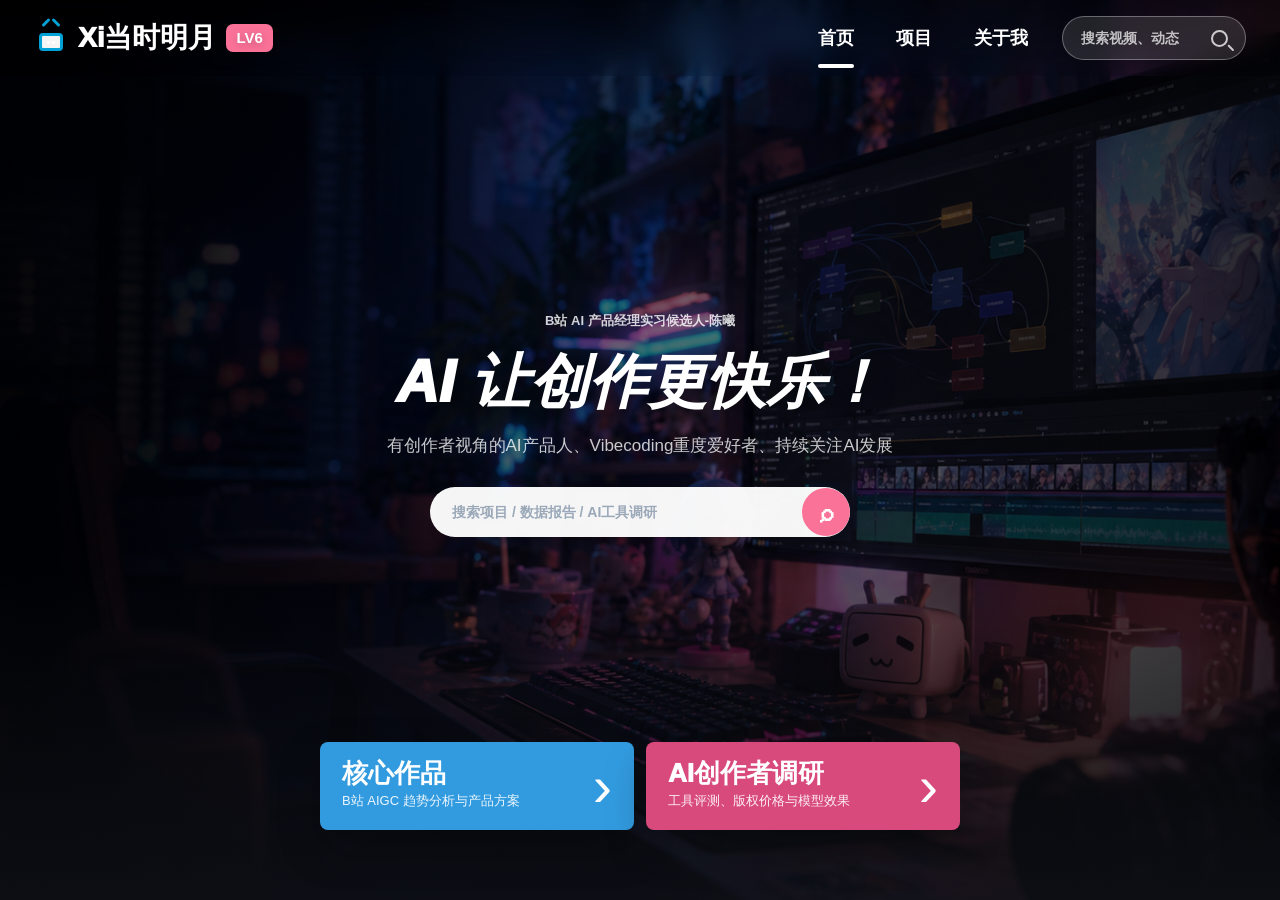
==== commit b8409df3: "Rebuild GitHub Pages site with UTF-8 sources" ====
--- a/index.html
+++ b/index.html
@@ -1,24 +1,24 @@
-﻿<!doctype html>
+<!doctype html>
 <html lang="zh-CN">
 <head>
   <meta charset="utf-8">
   <meta name="viewport" content="width=device-width, initial-scale=1">
-  <title>AI 浜у搧缁忕悊浣滃搧闆?| Xi褰撴椂鏄庢湀</title>
+  <title>AI 产品经理作品集 | Xi当时明月</title>
   <link rel="stylesheet" href="assets/styles.css">
 </head>
 <body class="home-page">
   <header class="site-header">
-    <a class="brand" href="index.html" aria-label="鍥炲埌棣栭〉">
+    <a class="brand" href="index.html" aria-label="回到首页">
       <span class="brand-mark bili-tv-mini" aria-hidden="true"><span></span></span>
-      <span>Xi褰撴椂鏄庢湀</span>
+      <span>Xi当时明月</span>
       <span class="brand-level">LV6</span>
     </a>
-    <button class="nav-toggle" type="button" aria-expanded="false" aria-controls="site-nav">鈽?/button>
+    <button class="nav-toggle" type="button" aria-expanded="false" aria-controls="site-nav">☰</button>
     <nav id="site-nav" class="site-nav">
-      <a class="active" href="index.html">棣栭〉</a>
-      <a href="projects.html">椤圭洰</a>
-      <a href="about.html">鍏充簬鎴?/a>
-      <span class="nav-search">鎼滅储瑙嗛銆佸姩鎬?/span>
+      <a class="active" href="index.html">首页</a>
+      <a href="projects.html">项目</a>
+      <a href="about.html">关于我</a>
+      <span class="nav-search">搜索视频、动态</span>
     </nav>
   </header>
 
@@ -28,67 +28,67 @@
         <img src="assets/hero-creator-bg.png" alt="">
       </div>
       <div class="danmaku-layer" aria-hidden="true">
-        <span style="--top: 8%; --delay: 0s; --speed: 17s;">bilibili骞叉澂锛?/span>
-        <span style="--top: 12%; --delay: -5s; --speed: 21s;">鏃犻檺杩涙锛?/span>
-        <span style="--top: 16%; --delay: -10s; --speed: 19s;">鎺ffer~</span>
-        <span style="--top: 20%; --delay: -15s; --speed: 23s;">姹傚綍鐢▇</span>
-        <span style="--top: 24%; --delay: -3s; --speed: 20s;">鍏ㄤ綋鐩厜鍚戞垜鐪嬮綈锛佺湅鎴戯紒鐪嬫垜锛侊紒锛?/span>
-        <span style="--top: 28%; --delay: -8s; --speed: 25s;">鍓嶆柟楂樿兘锛欰I浜у搧娲炲療宸插姞杞?/span>
-        <span style="--top: 32%; --delay: -13s; --speed: 22s;">涓€閿笁杩炰綔鍝侀泦</span>
-        <span style="--top: 36%; --delay: -18s; --speed: 26s;">bilibili骞叉澂锛?/span>
-        <span style="--top: 40%; --delay: -2s; --speed: 18s;">鏃犻檺杩涙锛?/span>
-        <span style="--top: 44%; --delay: -7s; --speed: 24s;">鎺ffer~</span>
-        <span style="--top: 48%; --delay: -12s; --speed: 20s;">姹傚綍鐢▇</span>
-        <span style="--top: 52%; --delay: -17s; --speed: 27s;">鍏ㄤ綋鐩厜鍚戞垜鐪嬮綈锛佺湅鎴戯紒鐪嬫垜锛侊紒锛?/span>
-        <span style="--top: 56%; --delay: -22s; --speed: 23s;">鍓嶆柟楂樿兘锛欰I浜у搧娲炲療宸插姞杞?/span>
-        <span style="--top: 60%; --delay: -4s; --speed: 19s;">涓€閿笁杩炰綔鍝侀泦</span>
-        <span style="--top: 64%; --delay: -9s; --speed: 28s;">bilibili骞叉澂锛?/span>
-        <span style="--top: 68%; --delay: -14s; --speed: 21s;">鏃犻檺杩涙锛?/span>
-        <span style="--top: 72%; --delay: -19s; --speed: 25s;">鎺ffer~</span>
-        <span style="--top: 76%; --delay: -24s; --speed: 22s;">姹傚綍鐢▇</span>
-        <span style="--top: 80%; --delay: -6s; --speed: 29s;">鍏ㄤ綋鐩厜鍚戞垜鐪嬮綈锛佺湅鎴戯紒鐪嬫垜锛侊紒锛?/span>
-        <span style="--top: 84%; --delay: -11s; --speed: 24s;">涓€閿笁杩炰綔鍝侀泦</span>
-        <span style="--top: 18%; --delay: -26s; --speed: 31s;">bilibili骞叉澂锛?/span>
-        <span style="--top: 34%; --delay: -28s; --speed: 30s;">姹傚綍鐢▇</span>
-        <span style="--top: 58%; --delay: -30s; --speed: 32s;">鎺ffer~</span>
-        <span style="--top: 82%; --delay: -32s; --speed: 33s;">鏃犻檺杩涙锛?/span>
+        <span style="--top: 8%; --delay: 0s; --speed: 17s;">bilibili干杯！</span>
+        <span style="--top: 12%; --delay: -5s; --speed: 21s;">无限进步！</span>
+        <span style="--top: 16%; --delay: -10s; --speed: 19s;">接offer~</span>
+        <span style="--top: 20%; --delay: -15s; --speed: 23s;">求录用~</span>
+        <span style="--top: 24%; --delay: -3s; --speed: 20s;">全体目光向我看齐！看我！看我！！！</span>
+        <span style="--top: 28%; --delay: -8s; --speed: 25s;">前方高能：AI产品洞察已加载</span>
+        <span style="--top: 32%; --delay: -13s; --speed: 22s;">一键三连作品集</span>
+        <span style="--top: 36%; --delay: -18s; --speed: 26s;">bilibili干杯！</span>
+        <span style="--top: 40%; --delay: -2s; --speed: 18s;">无限进步！</span>
+        <span style="--top: 44%; --delay: -7s; --speed: 24s;">接offer~</span>
+        <span style="--top: 48%; --delay: -12s; --speed: 20s;">求录用~</span>
+        <span style="--top: 52%; --delay: -17s; --speed: 27s;">全体目光向我看齐！看我！看我！！！</span>
+        <span style="--top: 56%; --delay: -22s; --speed: 23s;">前方高能：AI产品洞察已加载</span>
+        <span style="--top: 60%; --delay: -4s; --speed: 19s;">一键三连作品集</span>
+        <span style="--top: 64%; --delay: -9s; --speed: 28s;">bilibili干杯！</span>
+        <span style="--top: 68%; --delay: -14s; --speed: 21s;">无限进步！</span>
+        <span style="--top: 72%; --delay: -19s; --speed: 25s;">接offer~</span>
+        <span style="--top: 76%; --delay: -24s; --speed: 22s;">求录用~</span>
+        <span style="--top: 80%; --delay: -6s; --speed: 29s;">全体目光向我看齐！看我！看我！！！</span>
+        <span style="--top: 84%; --delay: -11s; --speed: 24s;">一键三连作品集</span>
+        <span style="--top: 18%; --delay: -26s; --speed: 31s;">bilibili干杯！</span>
+        <span style="--top: 34%; --delay: -28s; --speed: 30s;">求录用~</span>
+        <span style="--top: 58%; --delay: -30s; --speed: 32s;">接offer~</span>
+        <span style="--top: 82%; --delay: -32s; --speed: 33s;">无限进步！</span>
       </div>
-      <aside class="creator-panel bili-profile-card" aria-label="B绔欏垱浣滆€呬俊鎭崱">
+      <aside class="creator-panel bili-profile-card" aria-label="B站创作者信息卡">
         <div class="profile-avatar-wrap">
-          <img src="https://i0.hdslb.com/bfs/face/666c9650cc53e5d75ecbccb346e332d8e1f030dd.jpg@128w_128h_1c_1s.webp" alt="Xi褰撴椂鏄庢湀 B绔欏ご鍍?>
-          <span class="avatar-vip">澶?/span>
+          <img src="https://i0.hdslb.com/bfs/face/666c9650cc53e5d75ecbccb346e332d8e1f030dd.jpg@128w_128h_1c_1s.webp" alt="Xi当时明月 B站头像">
+          <span class="avatar-vip">大</span>
         </div>
         <div>
           <div class="profile-name-row">
-            <strong>Xi褰撴椂鏄庢湀</strong>
+            <strong>Xi当时明月</strong>
             <span class="level-badge">LV6</span>
-            <span class="vip-badge">骞村害澶т細鍛?/span>
+            <span class="vip-badge">年度大会员</span>
           </div>
-          <p class="profile-sign">鍘绘嫰鏁戜笘鐣屼簡</p>
-          <p class="profile-proof">浠ｈ〃浣?246.9涓囨挱鏀?/ 绱鍏紑瑙嗛鎾斁 255涓?</p>
+          <p class="profile-sign">去拯救世界了</p>
+          <p class="profile-proof">代表作 246.9万播放 / 累计公开视频播放 255万+</p>
         </div>
       </aside>
       <div class="hero-copy recruit-copy">
-        <p class="eyebrow">B绔?AI 浜у搧缁忕悊瀹炰範鍊欓€変汉-闄堟洣</p>
-        <h1>AI 璁╁垱浣滄洿蹇箰锛?/h1>
+        <p class="eyebrow">B站 AI 产品经理实习候选人-陈曦</p>
+        <h1>AI 让创作更快乐！</h1>
         <p class="hero-summary">
-          鏈夊垱浣滆€呰瑙掔殑AI浜у搧浜恒€乂ibecoding閲嶅害鐖卞ソ鑰呫€佹寔缁叧娉ˋI鍙戝睍
+          有创作者视角的AI产品人、Vibecoding重度爱好者、持续关注AI发展
         </p>
-        <div class="hero-search" aria-label="浣滃搧闆嗗揩鎹锋悳绱?>
-          <span>鎼滅储椤圭洰 / 鏁版嵁鎶ュ憡 / AI宸ュ叿璋冪爺</span>
-          <a href="projects.html" aria-label="鏌ョ湅鍏ㄩ儴椤圭洰">鈱?/a>
+        <div class="hero-search" aria-label="作品集快捷搜索">
+          <span>搜索项目 / 数据报告 / AI工具调研</span>
+          <a href="projects.html" aria-label="查看全部项目">⌕</a>
         </div>
       </div>
-      <div class="recruit-entry-panel" aria-label="鏍稿績浣滃搧鍏ュ彛">
+      <div class="recruit-entry-panel" aria-label="核心作品入口">
         <a class="recruit-entry blue" href="projects.html">
-          <strong>鏍稿績浣滃搧</strong>
-          <span>B绔?AIGC 瓒嬪娍鍒嗘瀽涓庝骇鍝佹柟妗?/span>
-          <b>鈥?/b>
+          <strong>核心作品</strong>
+          <span>B站 AIGC 趋势分析与产品方案</span>
+          <b>›</b>
         </a>
         <a class="recruit-entry pink" href="ai-creator-workflow.html">
-          <strong>AI鍒涗綔鑰呰皟鐮?/strong>
-          <span>宸ュ叿璇勬祴銆佺増鏉冧环鏍间笌妯″瀷鏁堟灉</span>
-          <b>鈥?/b>
+          <strong>AI创作者调研</strong>
+          <span>工具评测、版权价格与模型效果</span>
+          <b>›</b>
         </a>
       </div>
     </section>
@@ -98,4 +98,3 @@
   <script src="assets/main.js"></script>
 </body>
 </html>
-
